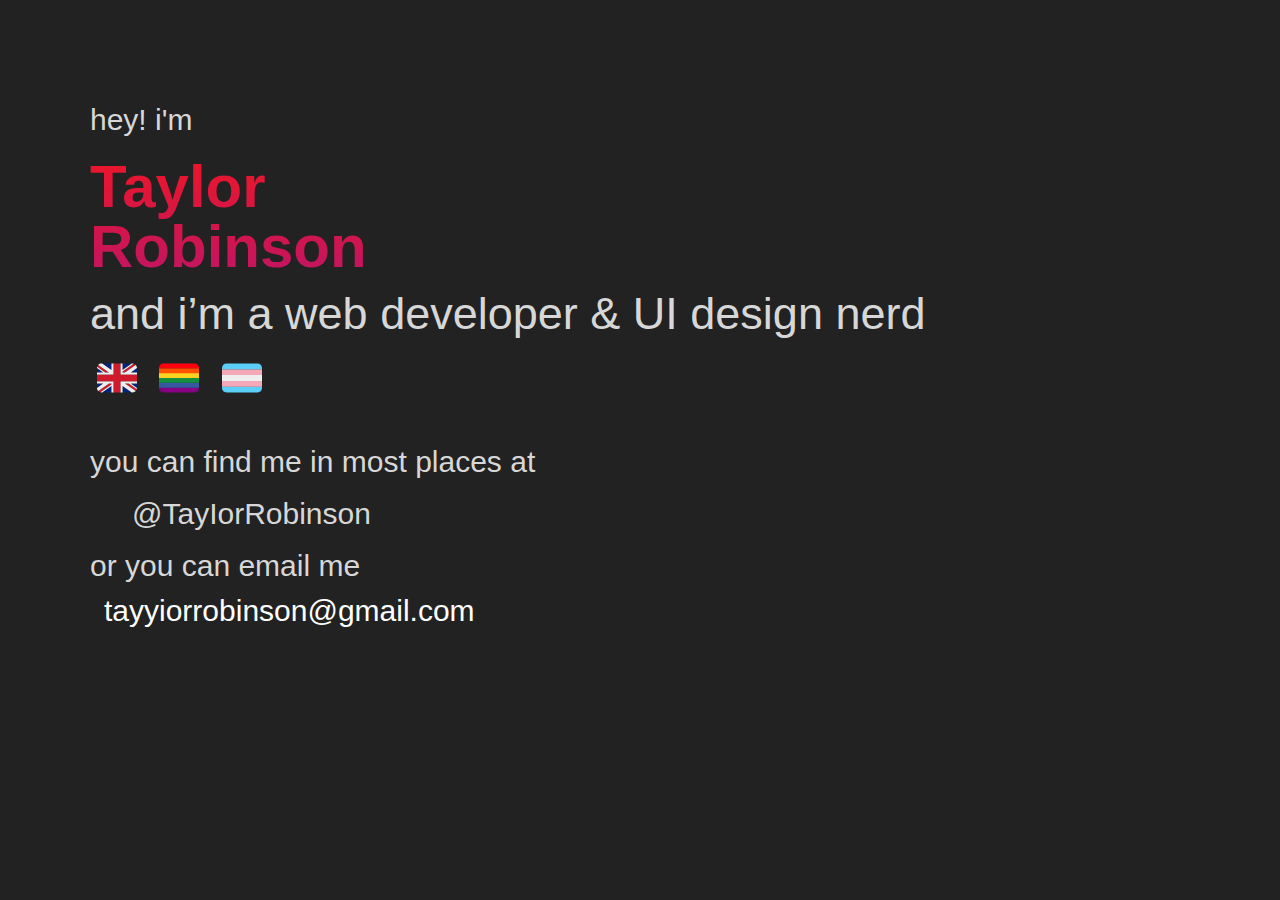
==== index.html @ 1c34aad8 "oops" ====
<!DOCTYPE html>
<html lang="en">
    <head>
        <meta name="viewport" content="width=device-width, initial-scale=1">
        <title>Taylor Robinson</title>
        <link rel="preload" href="font/stylesheet.css" as="style" onload="this.onload=null;this.rel='stylesheet'">
        <noscript><link rel="stylesheet" href="font/stylesheet.css"></noscript>
        <style>body{background:#222;color:#d7d7d7;font-size:30px;padding:75px;font-family:"Brandon Grotesque",sans-serif;line-height:2em}body *{margin:7px;font-weight:500}a{color:#fff;text-decoration:none}.fa-twitter{color:#1da1f2}.fa-telegram-plane{color:#08c}h1{font-weight:900;color:#c11562;background:-webkit-linear-gradient(#ec1628,#c11562);-webkit-background-clip:text;-webkit-text-fill-color:transparent}#emailHeader,#linkHeader{margin-bottom:-.5em}#emailHeader{margin-top:-.5em}</style>
        <link rel="preload" href="fontawesome-free-5.15.2-web/css/fontawesome.min.css" as="style" onload="this.onload=null;this.rel='stylesheet'">
        <noscript><link rel="stylesheet" href="fontawesome-free-5.15.2-web/css/fontawesome.min.css"></noscript>
        <meta name="description" content="is a web developer & UI design nerd">
        <meta property="og:title" content="Taylor Robinson" />
        <meta property="og:type" content="site" />
        <meta property="og:url" content="https://robins.one/" />
        <meta property="og:description" content="is a web developer & UI design nerd" />
        <meta property="og:locale" content="en_GB" />
        <meta property="og:site_name" content="Taylor Robinson" />
        <script type="application/ld+json">
            {"name":"Taylor Robinson","description":"is a web developer & UI design nerd","@type":"WebSite","url":"http://robins.one","headline":"Taylor Robinson","@context":"http://schema.org"}
        </script>
    </head>
    <body>
        <p id='greeting'>
            hey! i'm
        </p>
        <h1 id='name'>Taylor<br>Robinson</h1>
        <h2 id='description'>
            and i’m a web developer & UI design nerd
        </h2>
        <p id='emojis'><svg xmlns="http://www.w3.org/2000/svg" viewBox="0 0 36 36" width='40' height='40'><path fill="#00247D" d="M0 9.059V13h5.628zM4.664 31H13v-5.837zM23 25.164V31h8.335zM0 23v3.941L5.63 23zM31.337 5H23v5.837zM36 26.942V23h-5.631zM36 13V9.059L30.371 13zM13 5H4.664L13 10.837z"/><path fill="#CF1B2B" d="M25.14 23l9.712 6.801c.471-.479.808-1.082.99-1.749L28.627 23H25.14zM13 23h-2.141l-9.711 6.8c.521.53 1.189.909 1.938 1.085L13 23.943V23zm10-10h2.141l9.711-6.8c-.521-.53-1.188-.909-1.937-1.085L23 12.057V13zm-12.141 0L1.148 6.2C.677 6.68.34 7.282.157 7.949L7.372 13h3.487z"/><path fill="#EEE" d="M36 21H21v10h2v-5.836L31.335 31H32c1.117 0 2.126-.461 2.852-1.199L25.14 23h3.487l7.215 5.052c.093-.337.158-.686.158-1.052v-.058L30.369 23H36v-2zM0 21v2h5.63L0 26.941V27c0 1.091.439 2.078 1.148 2.8l9.711-6.8H13v.943l-9.914 6.941c.294.07.598.116.914.116h.664L13 25.163V31h2V21H0zM36 9c0-1.091-.439-2.078-1.148-2.8L25.141 13H23v-.943l9.915-6.942C32.62 5.046 32.316 5 32 5h-.663L23 10.837V5h-2v10h15v-2h-5.629L36 9.059V9zM13 5v5.837L4.664 5H4c-1.118 0-2.126.461-2.852 1.2l9.711 6.8H7.372L.157 7.949C.065 8.286 0 8.634 0 9v.059L5.628 13H0v2h15V5h-2z"/><path fill="#CF1B2B" d="M21 15V5h-6v10H0v6h15v10h6V21h15v-6z"/></svg>
<svg xmlns="http://www.w3.org/2000/svg" viewBox="0 0 36 36"width='40' height='40'><path fill="#880082" d="M0 27c0 2.209 1.791 4 4 4h28c2.209 0 4-1.791 4-4v-.5H0v.5z"/><path fill="#3558A0" d="M0 22.07h36v4.6H0z"/><path fill="#138F3E" d="M0 17.83h36v4.5H0z"/><path fill="#FAD220" d="M0 13.5h36V18H0z"/><path fill="#FF5000" d="M0 9.17h36v4.5H0z"/><path fill="#FF000E" d="M32 5H4C1.791 5 0 6.791 0 9v.33h36V9c0-2.209-1.791-4-4-4z"/></svg>
<svg xmlns="http://www.w3.org/2000/svg" viewBox="0 0 36 36"width='40' height='40'><path fill="#5BCEFA" d="M0 27c0 2.209 1.791 4 4 4h28c2.209 0 4-1.791 4-4v-1.3H0V27z"/><path fill="#F5A9B8" d="M.026 20.5L0 25.8h36v-5.3z"/><path fill="#EEE" d="M0 15.3h36v5.3H0z"/><path fill="#F5A9B8" d="M.026 10.1L0 15.4h36v-5.3z"/><path fill="#5BCEFA" d="M36 9c0-2.209-1.791-4-4-4H4C1.791 5 0 6.791 0 9v1.2h36V9z"/></svg></p>
        <p id='linkHeader'>you can find me in most places at</p>
        <p id="links"><a id="twitter" href='https://twitter.com/tayiorrobinson' class='fab fa-twitter' aria-label="Twitter"></a><a id="telegram" href='https://t.me/tayiorrobinson' class='fab fa-telegram-plane' aria-label="Telegram"></a><a id="github" href='https://github.com/tayiorrobinson' class='fab fa-github' aria-label="GitHub"></a> @TayIorRobinson</p>
        <p id='emailHeader'>or you can email me</p>
        <a id="email" href='mailto:tayyiorrobinson@gmail.com'> <i class='fas fa-envelope' aria-label="Email"></i> tayyiorrobinson@gmail.com </a>
        

    </body>
</html>
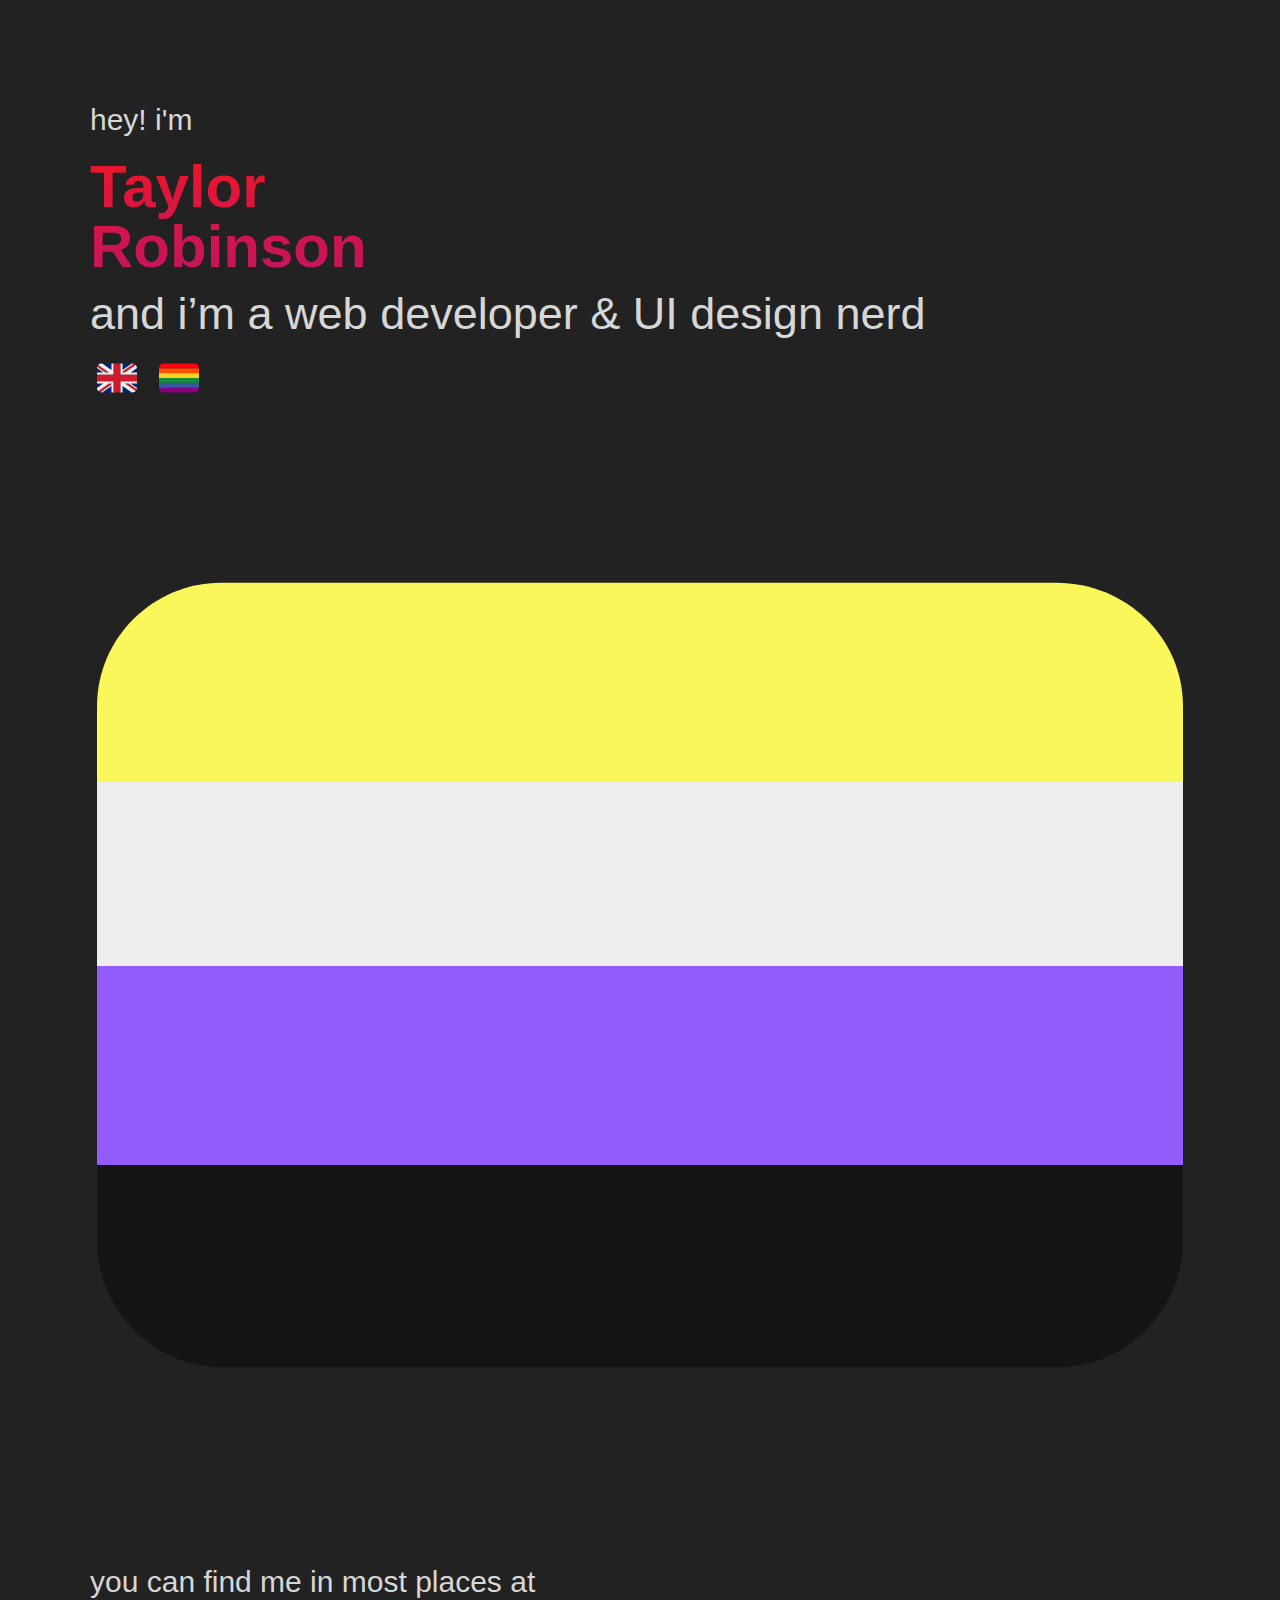
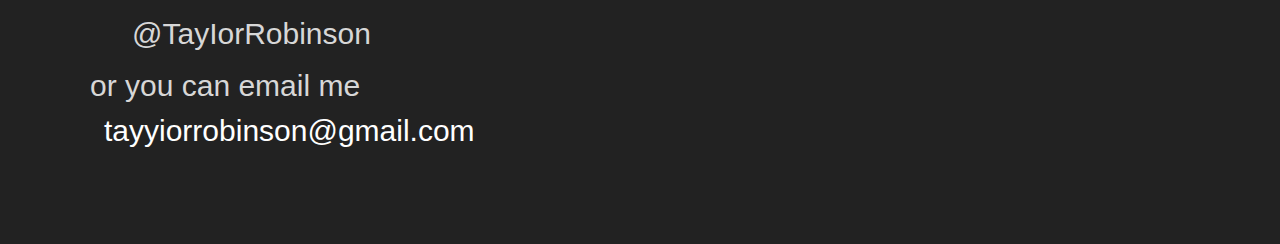
==== commit 68ac6c90: "Update index.html" ====
--- a/index.html
+++ b/index.html
@@ -29,7 +29,8 @@
         </h2>
         <p id='emojis'><svg xmlns="http://www.w3.org/2000/svg" viewBox="0 0 36 36" width='40' height='40'><path fill="#00247D" d="M0 9.059V13h5.628zM4.664 31H13v-5.837zM23 25.164V31h8.335zM0 23v3.941L5.63 23zM31.337 5H23v5.837zM36 26.942V23h-5.631zM36 13V9.059L30.371 13zM13 5H4.664L13 10.837z"/><path fill="#CF1B2B" d="M25.14 23l9.712 6.801c.471-.479.808-1.082.99-1.749L28.627 23H25.14zM13 23h-2.141l-9.711 6.8c.521.53 1.189.909 1.938 1.085L13 23.943V23zm10-10h2.141l9.711-6.8c-.521-.53-1.188-.909-1.937-1.085L23 12.057V13zm-12.141 0L1.148 6.2C.677 6.68.34 7.282.157 7.949L7.372 13h3.487z"/><path fill="#EEE" d="M36 21H21v10h2v-5.836L31.335 31H32c1.117 0 2.126-.461 2.852-1.199L25.14 23h3.487l7.215 5.052c.093-.337.158-.686.158-1.052v-.058L30.369 23H36v-2zM0 21v2h5.63L0 26.941V27c0 1.091.439 2.078 1.148 2.8l9.711-6.8H13v.943l-9.914 6.941c.294.07.598.116.914.116h.664L13 25.163V31h2V21H0zM36 9c0-1.091-.439-2.078-1.148-2.8L25.141 13H23v-.943l9.915-6.942C32.62 5.046 32.316 5 32 5h-.663L23 10.837V5h-2v10h15v-2h-5.629L36 9.059V9zM13 5v5.837L4.664 5H4c-1.118 0-2.126.461-2.852 1.2l9.711 6.8H7.372L.157 7.949C.065 8.286 0 8.634 0 9v.059L5.628 13H0v2h15V5h-2z"/><path fill="#CF1B2B" d="M21 15V5h-6v10H0v6h15v10h6V21h15v-6z"/></svg>
 <svg xmlns="http://www.w3.org/2000/svg" viewBox="0 0 36 36"width='40' height='40'><path fill="#880082" d="M0 27c0 2.209 1.791 4 4 4h28c2.209 0 4-1.791 4-4v-.5H0v.5z"/><path fill="#3558A0" d="M0 22.07h36v4.6H0z"/><path fill="#138F3E" d="M0 17.83h36v4.5H0z"/><path fill="#FAD220" d="M0 13.5h36V18H0z"/><path fill="#FF5000" d="M0 9.17h36v4.5H0z"/><path fill="#FF000E" d="M32 5H4C1.791 5 0 6.791 0 9v.33h36V9c0-2.209-1.791-4-4-4z"/></svg>
-<svg xmlns="http://www.w3.org/2000/svg" viewBox="0 0 36 36"width='40' height='40'><path fill="#5BCEFA" d="M0 27c0 2.209 1.791 4 4 4h28c2.209 0 4-1.791 4-4v-1.3H0V27z"/><path fill="#F5A9B8" d="M.026 20.5L0 25.8h36v-5.3z"/><path fill="#EEE" d="M0 15.3h36v5.3H0z"/><path fill="#F5A9B8" d="M.026 10.1L0 15.4h36v-5.3z"/><path fill="#5BCEFA" d="M36 9c0-2.209-1.791-4-4-4H4C1.791 5 0 6.791 0 9v1.2h36V9z"/></svg></p>
+<svg xmlns="http://www.w3.org/2000/svg" viewBox="0 0 36 36" ><path d="M0,11.3h36V18H0V11.3z" fill="#eee"/><path d="M36 11.6H0V9.1C0 6.8 1.9 5 4.1 5h27.7C34.1 5 36 6.8 36 9.1v2.5z" fill="#faf75b"/><path d="M31.9 31H4.1C1.9 31 0 29.1 0 26.8v-2.5h36v2.5c0 2.3-1.9 4.2-4.1 4.2z" fill="#141414"/><path d="M0 17.7h36v6.6H0z" fill="#935bfa"/></svg> 
+        </p>
         <p id='linkHeader'>you can find me in most places at</p>
         <p id="links"><a id="twitter" href='https://twitter.com/tayiorrobinson' class='fab fa-twitter' aria-label="Twitter"></a><a id="telegram" href='https://t.me/tayiorrobinson' class='fab fa-telegram-plane' aria-label="Telegram"></a><a id="github" href='https://github.com/tayiorrobinson' class='fab fa-github' aria-label="GitHub"></a> @TayIorRobinson</p>
         <p id='emailHeader'>or you can email me</p>
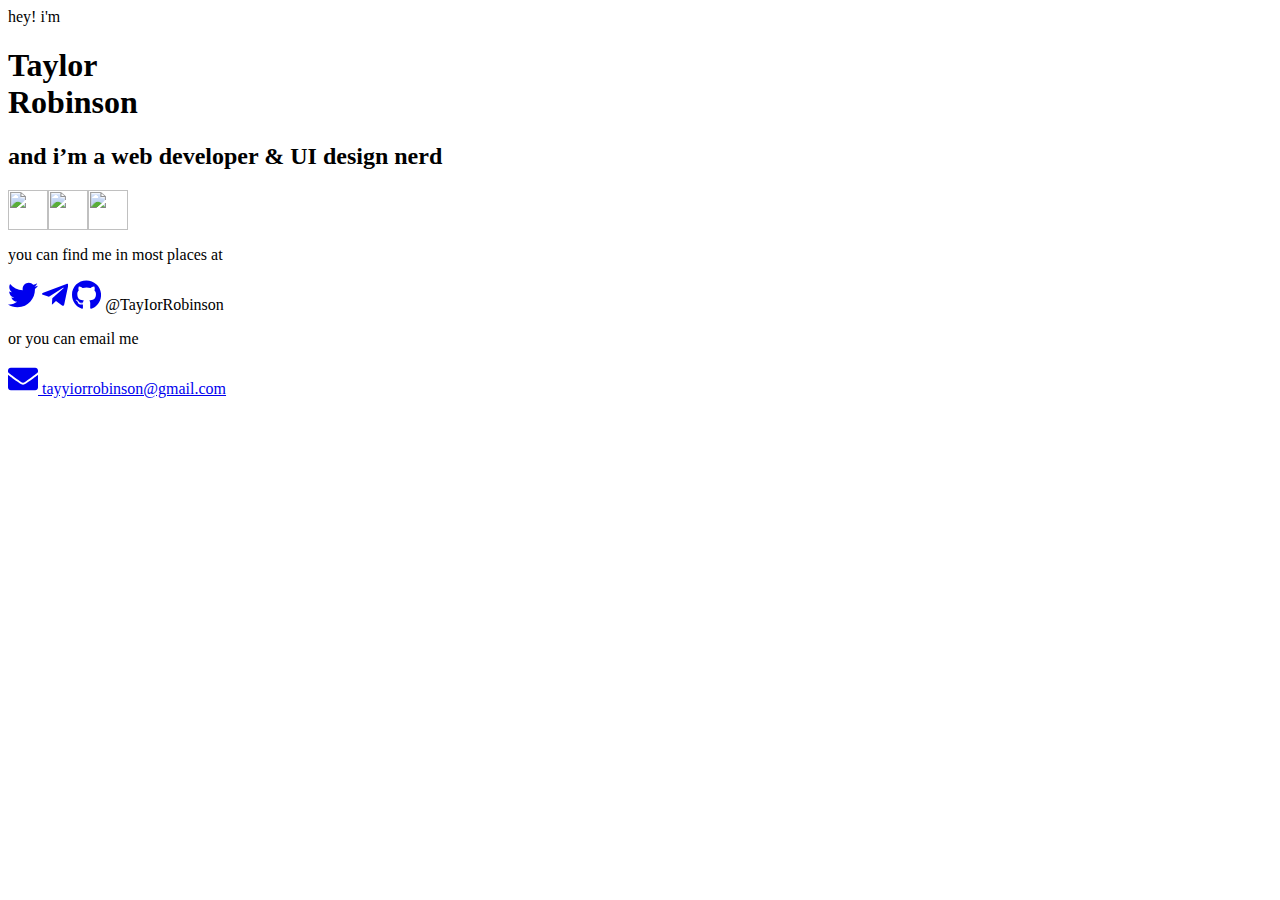
==== commit aa522daa: "Update index.html" ====
--- a/index.html
+++ b/index.html
@@ -1,41 +1,10 @@
-<!DOCTYPE html>
-<html lang="en">
-    <head>
-        <meta name="viewport" content="width=device-width, initial-scale=1">
-        <title>Taylor Robinson</title>
-        <link rel="preload" href="font/stylesheet.css" as="style" onload="this.onload=null;this.rel='stylesheet'">
-        <noscript><link rel="stylesheet" href="font/stylesheet.css"></noscript>
-        <style>body{background:#222;color:#d7d7d7;font-size:30px;padding:75px;font-family:"Brandon Grotesque",sans-serif;line-height:2em}body *{margin:7px;font-weight:500}a{color:#fff;text-decoration:none}.fa-twitter{color:#1da1f2}.fa-telegram-plane{color:#08c}h1{font-weight:900;color:#c11562;background:-webkit-linear-gradient(#ec1628,#c11562);-webkit-background-clip:text;-webkit-text-fill-color:transparent}#emailHeader,#linkHeader{margin-bottom:-.5em}#emailHeader{margin-top:-.5em}</style>
-        <link rel="preload" href="fontawesome-free-5.15.2-web/css/fontawesome.min.css" as="style" onload="this.onload=null;this.rel='stylesheet'">
-        <noscript><link rel="stylesheet" href="fontawesome-free-5.15.2-web/css/fontawesome.min.css"></noscript>
-        <meta name="description" content="is a web developer & UI design nerd">
-        <meta property="og:title" content="Taylor Robinson" />
-        <meta property="og:type" content="site" />
-        <meta property="og:url" content="https://robins.one/" />
-        <meta property="og:description" content="is a web developer & UI design nerd" />
-        <meta property="og:locale" content="en_GB" />
-        <meta property="og:site_name" content="Taylor Robinson" />
-        <script type="application/ld+json">
-            {"name":"Taylor Robinson","description":"is a web developer & UI design nerd","@type":"WebSite","url":"http://robins.one","headline":"Taylor Robinson","@context":"http://schema.org"}
-        </script>
-    </head>
-    <body>
-        <p id='greeting'>
-            hey! i'm
-        </p>
-        <h1 id='name'>Taylor<br>Robinson</h1>
-        <h2 id='description'>
-            and i’m a web developer & UI design nerd
-        </h2>
-        <p id='emojis'><svg xmlns="http://www.w3.org/2000/svg" viewBox="0 0 36 36" width='40' height='40'><path fill="#00247D" d="M0 9.059V13h5.628zM4.664 31H13v-5.837zM23 25.164V31h8.335zM0 23v3.941L5.63 23zM31.337 5H23v5.837zM36 26.942V23h-5.631zM36 13V9.059L30.371 13zM13 5H4.664L13 10.837z"/><path fill="#CF1B2B" d="M25.14 23l9.712 6.801c.471-.479.808-1.082.99-1.749L28.627 23H25.14zM13 23h-2.141l-9.711 6.8c.521.53 1.189.909 1.938 1.085L13 23.943V23zm10-10h2.141l9.711-6.8c-.521-.53-1.188-.909-1.937-1.085L23 12.057V13zm-12.141 0L1.148 6.2C.677 6.68.34 7.282.157 7.949L7.372 13h3.487z"/><path fill="#EEE" d="M36 21H21v10h2v-5.836L31.335 31H32c1.117 0 2.126-.461 2.852-1.199L25.14 23h3.487l7.215 5.052c.093-.337.158-.686.158-1.052v-.058L30.369 23H36v-2zM0 21v2h5.63L0 26.941V27c0 1.091.439 2.078 1.148 2.8l9.711-6.8H13v.943l-9.914 6.941c.294.07.598.116.914.116h.664L13 25.163V31h2V21H0zM36 9c0-1.091-.439-2.078-1.148-2.8L25.141 13H23v-.943l9.915-6.942C32.62 5.046 32.316 5 32 5h-.663L23 10.837V5h-2v10h15v-2h-5.629L36 9.059V9zM13 5v5.837L4.664 5H4c-1.118 0-2.126.461-2.852 1.2l9.711 6.8H7.372L.157 7.949C.065 8.286 0 8.634 0 9v.059L5.628 13H0v2h15V5h-2z"/><path fill="#CF1B2B" d="M21 15V5h-6v10H0v6h15v10h6V21h15v-6z"/></svg>
-<svg xmlns="http://www.w3.org/2000/svg" viewBox="0 0 36 36"width='40' height='40'><path fill="#880082" d="M0 27c0 2.209 1.791 4 4 4h28c2.209 0 4-1.791 4-4v-.5H0v.5z"/><path fill="#3558A0" d="M0 22.07h36v4.6H0z"/><path fill="#138F3E" d="M0 17.83h36v4.5H0z"/><path fill="#FAD220" d="M0 13.5h36V18H0z"/><path fill="#FF5000" d="M0 9.17h36v4.5H0z"/><path fill="#FF000E" d="M32 5H4C1.791 5 0 6.791 0 9v.33h36V9c0-2.209-1.791-4-4-4z"/></svg>
-<svg xmlns="http://www.w3.org/2000/svg" viewBox="0 0 36 36" ><path d="M0,11.3h36V18H0V11.3z" fill="#eee"/><path d="M36 11.6H0V9.1C0 6.8 1.9 5 4.1 5h27.7C34.1 5 36 6.8 36 9.1v2.5z" fill="#faf75b"/><path d="M31.9 31H4.1C1.9 31 0 29.1 0 26.8v-2.5h36v2.5c0 2.3-1.9 4.2-4.1 4.2z" fill="#141414"/><path d="M0 17.7h36v6.6H0z" fill="#935bfa"/></svg> 
-        </p>
-        <p id='linkHeader'>you can find me in most places at</p>
-        <p id="links"><a id="twitter" href='https://twitter.com/tayiorrobinson' class='fab fa-twitter' aria-label="Twitter"></a><a id="telegram" href='https://t.me/tayiorrobinson' class='fab fa-telegram-plane' aria-label="Telegram"></a><a id="github" href='https://github.com/tayiorrobinson' class='fab fa-github' aria-label="GitHub"></a> @TayIorRobinson</p>
-        <p id='emailHeader'>or you can email me</p>
-        <a id="email" href='mailto:tayyiorrobinson@gmail.com'> <i class='fas fa-envelope' aria-label="Email"></i> tayyiorrobinson@gmail.com </a>
-        
-
-    </body>
-</html>
+<html><head><meta name="description" content="is a web developer & UI design nerd">
+    <meta property="og:title" content="Taylor Robinson" />
+    <meta property="og:type" content="site" />
+    <meta property="og:url" content="https://robins.one/" />
+    <meta property="og:description" content="is a web developer & UI design nerd" />
+    <meta property="og:locale" content="en_GB" />
+    <meta property="og:site_name" content="Taylor Robinson" />
+    <script type="application/ld+json">
+        {"name":"Taylor Robinson","description":"is a web developer & UI design nerd","@type":"WebSite","url":"http://robins.one","headline":"Taylor Robinson","@context":"http://schema.org"}
+    </script> <title>Taylor Robinson</title> <link href="index.css" rel="stylesheet"></head><body> <p id='greeting'> hey! i'm </p><h1 id='name'>Taylor<br>Robinson</h1> <h2 id='description'> and i’m a web developer & UI design nerd </h2> <p id='emojis'><img src='img/uk.svg' height='40'><img src='img/gay.svg' height='40'><img src='img/gener.svg' height='40'> </p><p id='linkHeader'>you can find me in most places at</p><p id="links"><a href='https://twitter.com/tayiorrobinson'><svg height=30 aria-hidden="true" focusable="false" data-prefix="fab" data-icon="twitter" class="svg-inline--fa fa-twitter fa-w-16" role="img" xmlns="http://www.w3.org/2000/svg" viewBox="0 0 512 512"> <path fill="currentColor" d="M459.37 151.716c.325 4.548.325 9.097.325 13.645 0 138.72-105.583 298.558-298.558 298.558-59.452 0-114.68-17.219-161.137-47.106 8.447.974 16.568 1.299 25.34 1.299 49.055 0 94.213-16.568 130.274-44.832-46.132-.975-84.792-31.188-98.112-72.772 6.498.974 12.995 1.624 19.818 1.624 9.421 0 18.843-1.3 27.614-3.573-48.081-9.747-84.143-51.98-84.143-102.985v-1.299c13.969 7.797 30.214 12.67 47.431 13.319-28.264-18.843-46.781-51.005-46.781-87.391 0-19.492 5.197-37.36 14.294-52.954 51.655 63.675 129.3 105.258 216.365 109.807-1.624-7.797-2.599-15.918-2.599-24.04 0-57.828 46.782-104.934 104.934-104.934 30.213 0 57.502 12.67 76.67 33.137 23.715-4.548 46.456-13.32 66.599-25.34-7.798 24.366-24.366 44.833-46.132 57.827 21.117-2.273 41.584-8.122 60.426-16.243-14.292 20.791-32.161 39.308-52.628 54.253z"> </path> </svg></a> <a href='https://t.me/tayiorrobinson'><svg height=30 aria-hidden="true" focusable="false" data-prefix="fab" data-icon="telegram-plane" class="svg-inline--fa fa-telegram-plane fa-w-14" role="img" xmlns="http://www.w3.org/2000/svg" viewBox="0 0 448 512"> <path fill="currentColor" d="M446.7 98.6l-67.6 318.8c-5.1 22.5-18.4 28.1-37.3 17.5l-103-75.9-49.7 47.8c-5.5 5.5-10.1 10.1-20.7 10.1l7.4-104.9 190.9-172.5c8.3-7.4-1.8-11.5-12.9-4.1L117.8 284 16.2 252.2c-22.1-6.9-22.5-22.1 4.6-32.7L418.2 66.4c18.4-6.9 34.5 4.1 28.5 32.2z"> </path> </svg></a> <a href='https://github.com/tayiorrobinson'><svg height=30 aria-hidden="true" focusable="false" data-prefix="fab" data-icon="github" class="svg-inline--fa fa-github fa-w-16" role="img" xmlns="http://www.w3.org/2000/svg" viewBox="0 0 496 512"> <path fill="currentColor" d="M165.9 397.4c0 2-2.3 3.6-5.2 3.6-3.3.3-5.6-1.3-5.6-3.6 0-2 2.3-3.6 5.2-3.6 3-.3 5.6 1.3 5.6 3.6zm-31.1-4.5c-.7 2 1.3 4.3 4.3 4.9 2.6 1 5.6 0 6.2-2s-1.3-4.3-4.3-5.2c-2.6-.7-5.5.3-6.2 2.3zm44.2-1.7c-2.9.7-4.9 2.6-4.6 4.9.3 2 2.9 3.3 5.9 2.6 2.9-.7 4.9-2.6 4.6-4.6-.3-1.9-3-3.2-5.9-2.9zM244.8 8C106.1 8 0 113.3 0 252c0 110.9 69.8 205.8 169.5 239.2 12.8 2.3 17.3-5.6 17.3-12.1 0-6.2-.3-40.4-.3-61.4 0 0-70 15-84.7-29.8 0 0-11.4-29.1-27.8-36.6 0 0-22.9-15.7 1.6-15.4 0 0 24.9 2 38.6 25.8 21.9 38.6 58.6 27.5 72.9 20.9 2.3-16 8.8-27.1 16-33.7-55.9-6.2-112.3-14.3-112.3-110.5 0-27.5 7.6-41.3 23.6-58.9-2.6-6.5-11.1-33.3 2.6-67.9 20.9-6.5 69 27 69 27 20-5.6 41.5-8.5 62.8-8.5s42.8 2.9 62.8 8.5c0 0 48.1-33.6 69-27 13.7 34.7 5.2 61.4 2.6 67.9 16 17.7 25.8 31.5 25.8 58.9 0 96.5-58.9 104.2-114.8 110.5 9.2 7.9 17 22.9 17 46.4 0 33.7-.3 75.4-.3 83.6 0 6.5 4.6 14.4 17.3 12.1C428.2 457.8 496 362.9 496 252 496 113.3 383.5 8 244.8 8zM97.2 352.9c-1.3 1-1 3.3.7 5.2 1.6 1.6 3.9 2.3 5.2 1 1.3-1 1-3.3-.7-5.2-1.6-1.6-3.9-2.3-5.2-1zm-10.8-8.1c-.7 1.3.3 2.9 2.3 3.9 1.6 1 3.6.7 4.3-.7.7-1.3-.3-2.9-2.3-3.9-2-.6-3.6-.3-4.3.7zm32.4 35.6c-1.6 1.3-1 4.3 1.3 6.2 2.3 2.3 5.2 2.6 6.5 1 1.3-1.3.7-4.3-1.3-6.2-2.2-2.3-5.2-2.6-6.5-1zm-11.4-14.7c-1.6 1-1.6 3.6 0 5.9 1.6 2.3 4.3 3.3 5.6 2.3 1.6-1.3 1.6-3.9 0-6.2-1.4-2.3-4-3.3-5.6-2z"> </path> </svg></a> @TayIorRobinson </p><p id='emailHeader'>or you can email me</p><a id="links" href='mailto:tayyiorrobinson@gmail.com'> <i> <svg height=30 aria-hidden="true" focusable="false" data-prefix="fas" data-icon="envelope" class="svg-inline--fa fa-envelope fa-w-16" role="img" xmlns="http://www.w3.org/2000/svg" viewBox="0 0 512 512"> <path fill="currentColor" d="M502.3 190.8c3.9-3.1 9.7-.2 9.7 4.7V400c0 26.5-21.5 48-48 48H48c-26.5 0-48-21.5-48-48V195.6c0-5 5.7-7.8 9.7-4.7 22.4 17.4 52.1 39.5 154.1 113.6 21.1 15.4 56.7 47.8 92.2 47.6 35.7.3 72-32.8 92.3-47.6 102-74.1 131.6-96.3 154-113.7zM256 320c23.2.4 56.6-29.2 73.4-41.4 132.7-96.3 142.8-104.7 173.4-128.7 5.8-4.5 9.2-11.5 9.2-18.9v-19c0-26.5-21.5-48-48-48H48C21.5 64 0 85.5 0 112v19c0 7.4 3.4 14.3 9.2 18.9 30.6 23.9 40.7 32.4 173.4 128.7 16.8 12.2 50.2 41.8 73.4 41.4z"> </path> </svg> </i> tayyiorrobinson@gmail.com </a></body></html>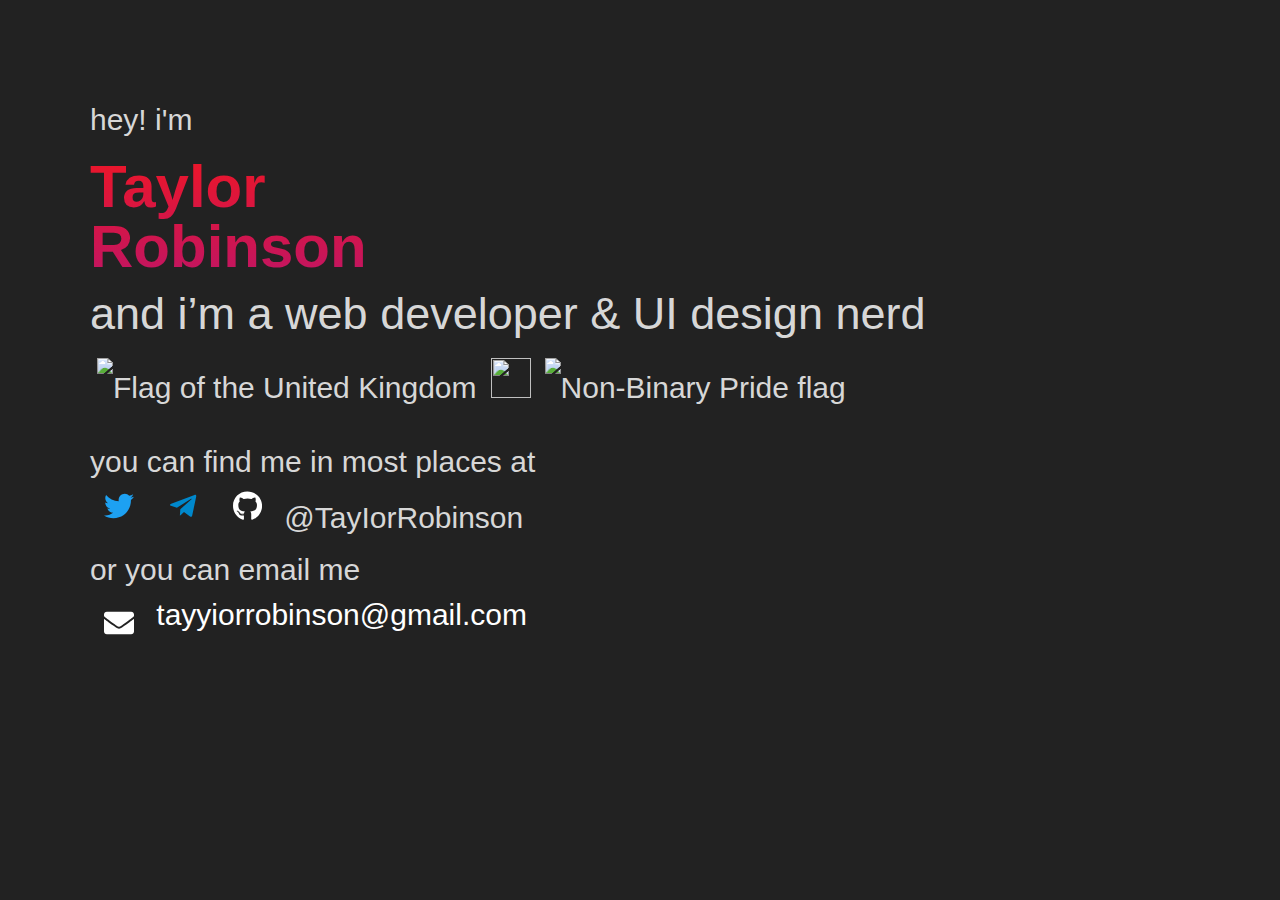
==== commit cceeb3ab: "stuff" ====
--- a/index.html
+++ b/index.html
@@ -1,10 +1 @@
-<html><head><meta name="description" content="is a web developer & UI design nerd">
-    <meta property="og:title" content="Taylor Robinson" />
-    <meta property="og:type" content="site" />
-    <meta property="og:url" content="https://robins.one/" />
-    <meta property="og:description" content="is a web developer & UI design nerd" />
-    <meta property="og:locale" content="en_GB" />
-    <meta property="og:site_name" content="Taylor Robinson" />
-    <script type="application/ld+json">
-        {"name":"Taylor Robinson","description":"is a web developer & UI design nerd","@type":"WebSite","url":"http://robins.one","headline":"Taylor Robinson","@context":"http://schema.org"}
-    </script> <title>Taylor Robinson</title> <link href="index.css" rel="stylesheet"></head><body> <p id='greeting'> hey! i'm </p><h1 id='name'>Taylor<br>Robinson</h1> <h2 id='description'> and i’m a web developer & UI design nerd </h2> <p id='emojis'><img src='img/uk.svg' height='40'><img src='img/gay.svg' height='40'><img src='img/gener.svg' height='40'> </p><p id='linkHeader'>you can find me in most places at</p><p id="links"><a href='https://twitter.com/tayiorrobinson'><svg height=30 aria-hidden="true" focusable="false" data-prefix="fab" data-icon="twitter" class="svg-inline--fa fa-twitter fa-w-16" role="img" xmlns="http://www.w3.org/2000/svg" viewBox="0 0 512 512"> <path fill="currentColor" d="M459.37 151.716c.325 4.548.325 9.097.325 13.645 0 138.72-105.583 298.558-298.558 298.558-59.452 0-114.68-17.219-161.137-47.106 8.447.974 16.568 1.299 25.34 1.299 49.055 0 94.213-16.568 130.274-44.832-46.132-.975-84.792-31.188-98.112-72.772 6.498.974 12.995 1.624 19.818 1.624 9.421 0 18.843-1.3 27.614-3.573-48.081-9.747-84.143-51.98-84.143-102.985v-1.299c13.969 7.797 30.214 12.67 47.431 13.319-28.264-18.843-46.781-51.005-46.781-87.391 0-19.492 5.197-37.36 14.294-52.954 51.655 63.675 129.3 105.258 216.365 109.807-1.624-7.797-2.599-15.918-2.599-24.04 0-57.828 46.782-104.934 104.934-104.934 30.213 0 57.502 12.67 76.67 33.137 23.715-4.548 46.456-13.32 66.599-25.34-7.798 24.366-24.366 44.833-46.132 57.827 21.117-2.273 41.584-8.122 60.426-16.243-14.292 20.791-32.161 39.308-52.628 54.253z"> </path> </svg></a> <a href='https://t.me/tayiorrobinson'><svg height=30 aria-hidden="true" focusable="false" data-prefix="fab" data-icon="telegram-plane" class="svg-inline--fa fa-telegram-plane fa-w-14" role="img" xmlns="http://www.w3.org/2000/svg" viewBox="0 0 448 512"> <path fill="currentColor" d="M446.7 98.6l-67.6 318.8c-5.1 22.5-18.4 28.1-37.3 17.5l-103-75.9-49.7 47.8c-5.5 5.5-10.1 10.1-20.7 10.1l7.4-104.9 190.9-172.5c8.3-7.4-1.8-11.5-12.9-4.1L117.8 284 16.2 252.2c-22.1-6.9-22.5-22.1 4.6-32.7L418.2 66.4c18.4-6.9 34.5 4.1 28.5 32.2z"> </path> </svg></a> <a href='https://github.com/tayiorrobinson'><svg height=30 aria-hidden="true" focusable="false" data-prefix="fab" data-icon="github" class="svg-inline--fa fa-github fa-w-16" role="img" xmlns="http://www.w3.org/2000/svg" viewBox="0 0 496 512"> <path fill="currentColor" d="M165.9 397.4c0 2-2.3 3.6-5.2 3.6-3.3.3-5.6-1.3-5.6-3.6 0-2 2.3-3.6 5.2-3.6 3-.3 5.6 1.3 5.6 3.6zm-31.1-4.5c-.7 2 1.3 4.3 4.3 4.9 2.6 1 5.6 0 6.2-2s-1.3-4.3-4.3-5.2c-2.6-.7-5.5.3-6.2 2.3zm44.2-1.7c-2.9.7-4.9 2.6-4.6 4.9.3 2 2.9 3.3 5.9 2.6 2.9-.7 4.9-2.6 4.6-4.6-.3-1.9-3-3.2-5.9-2.9zM244.8 8C106.1 8 0 113.3 0 252c0 110.9 69.8 205.8 169.5 239.2 12.8 2.3 17.3-5.6 17.3-12.1 0-6.2-.3-40.4-.3-61.4 0 0-70 15-84.7-29.8 0 0-11.4-29.1-27.8-36.6 0 0-22.9-15.7 1.6-15.4 0 0 24.9 2 38.6 25.8 21.9 38.6 58.6 27.5 72.9 20.9 2.3-16 8.8-27.1 16-33.7-55.9-6.2-112.3-14.3-112.3-110.5 0-27.5 7.6-41.3 23.6-58.9-2.6-6.5-11.1-33.3 2.6-67.9 20.9-6.5 69 27 69 27 20-5.6 41.5-8.5 62.8-8.5s42.8 2.9 62.8 8.5c0 0 48.1-33.6 69-27 13.7 34.7 5.2 61.4 2.6 67.9 16 17.7 25.8 31.5 25.8 58.9 0 96.5-58.9 104.2-114.8 110.5 9.2 7.9 17 22.9 17 46.4 0 33.7-.3 75.4-.3 83.6 0 6.5 4.6 14.4 17.3 12.1C428.2 457.8 496 362.9 496 252 496 113.3 383.5 8 244.8 8zM97.2 352.9c-1.3 1-1 3.3.7 5.2 1.6 1.6 3.9 2.3 5.2 1 1.3-1 1-3.3-.7-5.2-1.6-1.6-3.9-2.3-5.2-1zm-10.8-8.1c-.7 1.3.3 2.9 2.3 3.9 1.6 1 3.6.7 4.3-.7.7-1.3-.3-2.9-2.3-3.9-2-.6-3.6-.3-4.3.7zm32.4 35.6c-1.6 1.3-1 4.3 1.3 6.2 2.3 2.3 5.2 2.6 6.5 1 1.3-1.3.7-4.3-1.3-6.2-2.2-2.3-5.2-2.6-6.5-1zm-11.4-14.7c-1.6 1-1.6 3.6 0 5.9 1.6 2.3 4.3 3.3 5.6 2.3 1.6-1.3 1.6-3.9 0-6.2-1.4-2.3-4-3.3-5.6-2z"> </path> </svg></a> @TayIorRobinson </p><p id='emailHeader'>or you can email me</p><a id="links" href='mailto:tayyiorrobinson@gmail.com'> <i> <svg height=30 aria-hidden="true" focusable="false" data-prefix="fas" data-icon="envelope" class="svg-inline--fa fa-envelope fa-w-16" role="img" xmlns="http://www.w3.org/2000/svg" viewBox="0 0 512 512"> <path fill="currentColor" d="M502.3 190.8c3.9-3.1 9.7-.2 9.7 4.7V400c0 26.5-21.5 48-48 48H48c-26.5 0-48-21.5-48-48V195.6c0-5 5.7-7.8 9.7-4.7 22.4 17.4 52.1 39.5 154.1 113.6 21.1 15.4 56.7 47.8 92.2 47.6 35.7.3 72-32.8 92.3-47.6 102-74.1 131.6-96.3 154-113.7zM256 320c23.2.4 56.6-29.2 73.4-41.4 132.7-96.3 142.8-104.7 173.4-128.7 5.8-4.5 9.2-11.5 9.2-18.9v-19c0-26.5-21.5-48-48-48H48C21.5 64 0 85.5 0 112v19c0 7.4 3.4 14.3 9.2 18.9 30.6 23.9 40.7 32.4 173.4 128.7 16.8 12.2 50.2 41.8 73.4 41.4z"> </path> </svg> </i> tayyiorrobinson@gmail.com </a></body></html>+<!DOCTYPE html><html><head> <title>Taylor Robinson</title> <link href="index.pretty.css" rel="stylesheet"> <meta name="viewport" content="width=device-width, initial-scale=1, maximum-scale=1, user-scalable=no"/> <meta http-equiv="content-type" content="text/html; charset=UTF-8"> <meta name="theme-color" content="#ff0321"/> <meta name="description" content="is a web developer & UI design nerd"> <meta property="og:title" content="Taylor Robinson"/> <meta property="og:type" content="site"/> <meta property="og:url" content="https://robins.one/"/> <meta property="og:description" content="is a web developer & UI design nerd"/> <meta property="og:locale" content="en_GB"/> <meta property="og:site_name" content="Taylor Robinson"/> <script type="application/ld+json">{"name":"Taylor Robinson","description":"is a web developer & UI design nerd","@type":"WebSite","url":"http://robins.one","headline":"Taylor Robinson","@context":"http://schema.org"}</script> <style>@import url(font/stylesheet.css);body{background:#222; color: #d7d7d7; font-size: 30px; padding:75px; font-family: "Brandon Grotesque", sans-serif; line-height:2em;}body *{margin: 7px; font-weight: 500;}a{color: #fff; text-decoration: none;}#links > a, #links > i{vertical-align: text-bottom; margin:0;}svg[data-icon="envelope"]{vertical-align: bottom;}.fa-twitter{color: #1DA1F2}.fa-telegram-plane{color: #0088CC}h1{font-weight: 900; color: #C11562; background: -webkit-linear-gradient(#EC1628, #C11562); -webkit-background-clip: text; -webkit-text-fill-color: transparent;}#emailHeader, #linkHeader{margin-bottom: -0.5em;}#emailHeader{margin-top: -0.5em;}</style></head><body lang="en_GB"> <p id='greeting'> hey! i'm </p><h1 id='name'>Taylor<br>Robinson</h1> <h2 id='description'> and i’m a web developer & UI design nerd </h2> <p id='emojis'><img alt="Flag of the United Kingdom" src='img/uk.svg' height='40' width='40'><img flag="LGBTQ+ Pride flag" src='img/gay.svg' height='40' width='40'><img alt="Non-Binary Pride flag" src='img/gener.svg' height='40' width='40'> </p><p id='linkHeader'>you can find me in most places at</p><p class="links"><a alt="Twitter" href='https://twitter.com/tayiorrobinson'><svg height=30 aria-hidden="true" focusable="false" data-prefix="fab" data-icon="twitter" class="svg-inline--fa fa-twitter fa-w-16" role="img" xmlns="http://www.w3.org/2000/svg" viewBox="0 0 512 512"> <path fill="currentColor" d="M459.37 151.716c.325 4.548.325 9.097.325 13.645 0 138.72-105.583 298.558-298.558 298.558-59.452 0-114.68-17.219-161.137-47.106 8.447.974 16.568 1.299 25.34 1.299 49.055 0 94.213-16.568 130.274-44.832-46.132-.975-84.792-31.188-98.112-72.772 6.498.974 12.995 1.624 19.818 1.624 9.421 0 18.843-1.3 27.614-3.573-48.081-9.747-84.143-51.98-84.143-102.985v-1.299c13.969 7.797 30.214 12.67 47.431 13.319-28.264-18.843-46.781-51.005-46.781-87.391 0-19.492 5.197-37.36 14.294-52.954 51.655 63.675 129.3 105.258 216.365 109.807-1.624-7.797-2.599-15.918-2.599-24.04 0-57.828 46.782-104.934 104.934-104.934 30.213 0 57.502 12.67 76.67 33.137 23.715-4.548 46.456-13.32 66.599-25.34-7.798 24.366-24.366 44.833-46.132 57.827 21.117-2.273 41.584-8.122 60.426-16.243-14.292 20.791-32.161 39.308-52.628 54.253z"> </path> </svg></a> <a alt="Telegram" href='https://t.me/tayiorrobinson'><svg height=30 aria-hidden="true" focusable="false" data-prefix="fab" data-icon="telegram-plane" class="svg-inline--fa fa-telegram-plane fa-w-14" role="img" xmlns="http://www.w3.org/2000/svg" viewBox="0 0 448 512"> <path fill="currentColor" d="M446.7 98.6l-67.6 318.8c-5.1 22.5-18.4 28.1-37.3 17.5l-103-75.9-49.7 47.8c-5.5 5.5-10.1 10.1-20.7 10.1l7.4-104.9 190.9-172.5c8.3-7.4-1.8-11.5-12.9-4.1L117.8 284 16.2 252.2c-22.1-6.9-22.5-22.1 4.6-32.7L418.2 66.4c18.4-6.9 34.5 4.1 28.5 32.2z"> </path> </svg></a> <a alt="GitHub" href='https://github.com/tayiorrobinson'><svg height=30 aria-hidden="true" focusable="false" data-prefix="fab" data-icon="github" class="svg-inline--fa fa-github fa-w-16" role="img" xmlns="http://www.w3.org/2000/svg" viewBox="0 0 496 512"> <path fill="currentColor" d="M165.9 397.4c0 2-2.3 3.6-5.2 3.6-3.3.3-5.6-1.3-5.6-3.6 0-2 2.3-3.6 5.2-3.6 3-.3 5.6 1.3 5.6 3.6zm-31.1-4.5c-.7 2 1.3 4.3 4.3 4.9 2.6 1 5.6 0 6.2-2s-1.3-4.3-4.3-5.2c-2.6-.7-5.5.3-6.2 2.3zm44.2-1.7c-2.9.7-4.9 2.6-4.6 4.9.3 2 2.9 3.3 5.9 2.6 2.9-.7 4.9-2.6 4.6-4.6-.3-1.9-3-3.2-5.9-2.9zM244.8 8C106.1 8 0 113.3 0 252c0 110.9 69.8 205.8 169.5 239.2 12.8 2.3 17.3-5.6 17.3-12.1 0-6.2-.3-40.4-.3-61.4 0 0-70 15-84.7-29.8 0 0-11.4-29.1-27.8-36.6 0 0-22.9-15.7 1.6-15.4 0 0 24.9 2 38.6 25.8 21.9 38.6 58.6 27.5 72.9 20.9 2.3-16 8.8-27.1 16-33.7-55.9-6.2-112.3-14.3-112.3-110.5 0-27.5 7.6-41.3 23.6-58.9-2.6-6.5-11.1-33.3 2.6-67.9 20.9-6.5 69 27 69 27 20-5.6 41.5-8.5 62.8-8.5s42.8 2.9 62.8 8.5c0 0 48.1-33.6 69-27 13.7 34.7 5.2 61.4 2.6 67.9 16 17.7 25.8 31.5 25.8 58.9 0 96.5-58.9 104.2-114.8 110.5 9.2 7.9 17 22.9 17 46.4 0 33.7-.3 75.4-.3 83.6 0 6.5 4.6 14.4 17.3 12.1C428.2 457.8 496 362.9 496 252 496 113.3 383.5 8 244.8 8zM97.2 352.9c-1.3 1-1 3.3.7 5.2 1.6 1.6 3.9 2.3 5.2 1 1.3-1 1-3.3-.7-5.2-1.6-1.6-3.9-2.3-5.2-1zm-10.8-8.1c-.7 1.3.3 2.9 2.3 3.9 1.6 1 3.6.7 4.3-.7.7-1.3-.3-2.9-2.3-3.9-2-.6-3.6-.3-4.3.7zm32.4 35.6c-1.6 1.3-1 4.3 1.3 6.2 2.3 2.3 5.2 2.6 6.5 1 1.3-1.3.7-4.3-1.3-6.2-2.2-2.3-5.2-2.6-6.5-1zm-11.4-14.7c-1.6 1-1.6 3.6 0 5.9 1.6 2.3 4.3 3.3 5.6 2.3 1.6-1.3 1.6-3.9 0-6.2-1.4-2.3-4-3.3-5.6-2z"> </path> </svg></a> @TayIorRobinson </p><p id='emailHeader'>or you can email me</p><a class="links" href='mailto:tayyiorrobinson@gmail.com'> <i> <svg height=30 aria-hidden="true" focusable="false" data-prefix="fas" data-icon="envelope" class="svg-inline--fa fa-envelope fa-w-16" role="img" xmlns="http://www.w3.org/2000/svg" viewBox="0 0 512 512"> <path fill="currentColor" d="M502.3 190.8c3.9-3.1 9.7-.2 9.7 4.7V400c0 26.5-21.5 48-48 48H48c-26.5 0-48-21.5-48-48V195.6c0-5 5.7-7.8 9.7-4.7 22.4 17.4 52.1 39.5 154.1 113.6 21.1 15.4 56.7 47.8 92.2 47.6 35.7.3 72-32.8 92.3-47.6 102-74.1 131.6-96.3 154-113.7zM256 320c23.2.4 56.6-29.2 73.4-41.4 132.7-96.3 142.8-104.7 173.4-128.7 5.8-4.5 9.2-11.5 9.2-18.9v-19c0-26.5-21.5-48-48-48H48C21.5 64 0 85.5 0 112v19c0 7.4 3.4 14.3 9.2 18.9 30.6 23.9 40.7 32.4 173.4 128.7 16.8 12.2 50.2 41.8 73.4 41.4z"> </path> </svg> </i> tayyiorrobinson@gmail.com </a></body></html>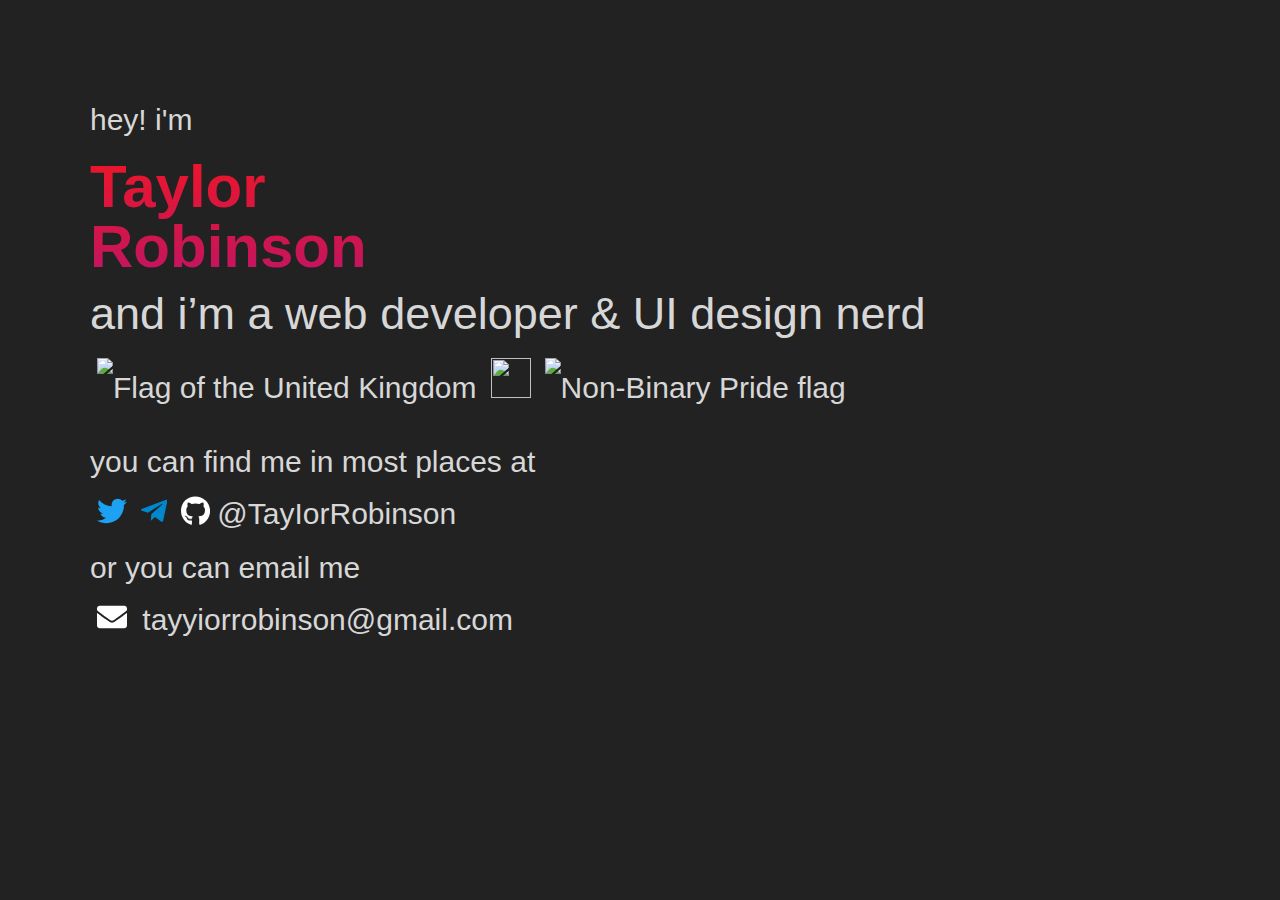
==== commit 86e31a83: "fix icons" ====
--- a/index.html
+++ b/index.html
@@ -1 +1 @@
-<!DOCTYPE html><html><head> <title>Taylor Robinson</title> <link href="index.pretty.css" rel="stylesheet"> <meta name="viewport" content="width=device-width, initial-scale=1, maximum-scale=1, user-scalable=no"/> <meta http-equiv="content-type" content="text/html; charset=UTF-8"> <meta name="theme-color" content="#ff0321"/> <meta name="description" content="is a web developer & UI design nerd"> <meta property="og:title" content="Taylor Robinson"/> <meta property="og:type" content="site"/> <meta property="og:url" content="https://robins.one/"/> <meta property="og:description" content="is a web developer & UI design nerd"/> <meta property="og:locale" content="en_GB"/> <meta property="og:site_name" content="Taylor Robinson"/> <script type="application/ld+json">{"name":"Taylor Robinson","description":"is a web developer & UI design nerd","@type":"WebSite","url":"http://robins.one","headline":"Taylor Robinson","@context":"http://schema.org"}</script> <style>@import url(font/stylesheet.css);body{background:#222; color: #d7d7d7; font-size: 30px; padding:75px; font-family: "Brandon Grotesque", sans-serif; line-height:2em;}body *{margin: 7px; font-weight: 500;}a{color: #fff; text-decoration: none;}#links > a, #links > i{vertical-align: text-bottom; margin:0;}svg[data-icon="envelope"]{vertical-align: bottom;}.fa-twitter{color: #1DA1F2}.fa-telegram-plane{color: #0088CC}h1{font-weight: 900; color: #C11562; background: -webkit-linear-gradient(#EC1628, #C11562); -webkit-background-clip: text; -webkit-text-fill-color: transparent;}#emailHeader, #linkHeader{margin-bottom: -0.5em;}#emailHeader{margin-top: -0.5em;}</style></head><body lang="en_GB"> <p id='greeting'> hey! i'm </p><h1 id='name'>Taylor<br>Robinson</h1> <h2 id='description'> and i’m a web developer & UI design nerd </h2> <p id='emojis'><img alt="Flag of the United Kingdom" src='img/uk.svg' height='40' width='40'><img flag="LGBTQ+ Pride flag" src='img/gay.svg' height='40' width='40'><img alt="Non-Binary Pride flag" src='img/gener.svg' height='40' width='40'> </p><p id='linkHeader'>you can find me in most places at</p><p class="links"><a alt="Twitter" href='https://twitter.com/tayiorrobinson'><svg height=30 aria-hidden="true" focusable="false" data-prefix="fab" data-icon="twitter" class="svg-inline--fa fa-twitter fa-w-16" role="img" xmlns="http://www.w3.org/2000/svg" viewBox="0 0 512 512"> <path fill="currentColor" d="M459.37 151.716c.325 4.548.325 9.097.325 13.645 0 138.72-105.583 298.558-298.558 298.558-59.452 0-114.68-17.219-161.137-47.106 8.447.974 16.568 1.299 25.34 1.299 49.055 0 94.213-16.568 130.274-44.832-46.132-.975-84.792-31.188-98.112-72.772 6.498.974 12.995 1.624 19.818 1.624 9.421 0 18.843-1.3 27.614-3.573-48.081-9.747-84.143-51.98-84.143-102.985v-1.299c13.969 7.797 30.214 12.67 47.431 13.319-28.264-18.843-46.781-51.005-46.781-87.391 0-19.492 5.197-37.36 14.294-52.954 51.655 63.675 129.3 105.258 216.365 109.807-1.624-7.797-2.599-15.918-2.599-24.04 0-57.828 46.782-104.934 104.934-104.934 30.213 0 57.502 12.67 76.67 33.137 23.715-4.548 46.456-13.32 66.599-25.34-7.798 24.366-24.366 44.833-46.132 57.827 21.117-2.273 41.584-8.122 60.426-16.243-14.292 20.791-32.161 39.308-52.628 54.253z"> </path> </svg></a> <a alt="Telegram" href='https://t.me/tayiorrobinson'><svg height=30 aria-hidden="true" focusable="false" data-prefix="fab" data-icon="telegram-plane" class="svg-inline--fa fa-telegram-plane fa-w-14" role="img" xmlns="http://www.w3.org/2000/svg" viewBox="0 0 448 512"> <path fill="currentColor" d="M446.7 98.6l-67.6 318.8c-5.1 22.5-18.4 28.1-37.3 17.5l-103-75.9-49.7 47.8c-5.5 5.5-10.1 10.1-20.7 10.1l7.4-104.9 190.9-172.5c8.3-7.4-1.8-11.5-12.9-4.1L117.8 284 16.2 252.2c-22.1-6.9-22.5-22.1 4.6-32.7L418.2 66.4c18.4-6.9 34.5 4.1 28.5 32.2z"> </path> </svg></a> <a alt="GitHub" href='https://github.com/tayiorrobinson'><svg height=30 aria-hidden="true" focusable="false" data-prefix="fab" data-icon="github" class="svg-inline--fa fa-github fa-w-16" role="img" xmlns="http://www.w3.org/2000/svg" viewBox="0 0 496 512"> <path fill="currentColor" d="M165.9 397.4c0 2-2.3 3.6-5.2 3.6-3.3.3-5.6-1.3-5.6-3.6 0-2 2.3-3.6 5.2-3.6 3-.3 5.6 1.3 5.6 3.6zm-31.1-4.5c-.7 2 1.3 4.3 4.3 4.9 2.6 1 5.6 0 6.2-2s-1.3-4.3-4.3-5.2c-2.6-.7-5.5.3-6.2 2.3zm44.2-1.7c-2.9.7-4.9 2.6-4.6 4.9.3 2 2.9 3.3 5.9 2.6 2.9-.7 4.9-2.6 4.6-4.6-.3-1.9-3-3.2-5.9-2.9zM244.8 8C106.1 8 0 113.3 0 252c0 110.9 69.8 205.8 169.5 239.2 12.8 2.3 17.3-5.6 17.3-12.1 0-6.2-.3-40.4-.3-61.4 0 0-70 15-84.7-29.8 0 0-11.4-29.1-27.8-36.6 0 0-22.9-15.7 1.6-15.4 0 0 24.9 2 38.6 25.8 21.9 38.6 58.6 27.5 72.9 20.9 2.3-16 8.8-27.1 16-33.7-55.9-6.2-112.3-14.3-112.3-110.5 0-27.5 7.6-41.3 23.6-58.9-2.6-6.5-11.1-33.3 2.6-67.9 20.9-6.5 69 27 69 27 20-5.6 41.5-8.5 62.8-8.5s42.8 2.9 62.8 8.5c0 0 48.1-33.6 69-27 13.7 34.7 5.2 61.4 2.6 67.9 16 17.7 25.8 31.5 25.8 58.9 0 96.5-58.9 104.2-114.8 110.5 9.2 7.9 17 22.9 17 46.4 0 33.7-.3 75.4-.3 83.6 0 6.5 4.6 14.4 17.3 12.1C428.2 457.8 496 362.9 496 252 496 113.3 383.5 8 244.8 8zM97.2 352.9c-1.3 1-1 3.3.7 5.2 1.6 1.6 3.9 2.3 5.2 1 1.3-1 1-3.3-.7-5.2-1.6-1.6-3.9-2.3-5.2-1zm-10.8-8.1c-.7 1.3.3 2.9 2.3 3.9 1.6 1 3.6.7 4.3-.7.7-1.3-.3-2.9-2.3-3.9-2-.6-3.6-.3-4.3.7zm32.4 35.6c-1.6 1.3-1 4.3 1.3 6.2 2.3 2.3 5.2 2.6 6.5 1 1.3-1.3.7-4.3-1.3-6.2-2.2-2.3-5.2-2.6-6.5-1zm-11.4-14.7c-1.6 1-1.6 3.6 0 5.9 1.6 2.3 4.3 3.3 5.6 2.3 1.6-1.3 1.6-3.9 0-6.2-1.4-2.3-4-3.3-5.6-2z"> </path> </svg></a> @TayIorRobinson </p><p id='emailHeader'>or you can email me</p><a class="links" href='mailto:tayyiorrobinson@gmail.com'> <i> <svg height=30 aria-hidden="true" focusable="false" data-prefix="fas" data-icon="envelope" class="svg-inline--fa fa-envelope fa-w-16" role="img" xmlns="http://www.w3.org/2000/svg" viewBox="0 0 512 512"> <path fill="currentColor" d="M502.3 190.8c3.9-3.1 9.7-.2 9.7 4.7V400c0 26.5-21.5 48-48 48H48c-26.5 0-48-21.5-48-48V195.6c0-5 5.7-7.8 9.7-4.7 22.4 17.4 52.1 39.5 154.1 113.6 21.1 15.4 56.7 47.8 92.2 47.6 35.7.3 72-32.8 92.3-47.6 102-74.1 131.6-96.3 154-113.7zM256 320c23.2.4 56.6-29.2 73.4-41.4 132.7-96.3 142.8-104.7 173.4-128.7 5.8-4.5 9.2-11.5 9.2-18.9v-19c0-26.5-21.5-48-48-48H48C21.5 64 0 85.5 0 112v19c0 7.4 3.4 14.3 9.2 18.9 30.6 23.9 40.7 32.4 173.4 128.7 16.8 12.2 50.2 41.8 73.4 41.4z"> </path> </svg> </i> tayyiorrobinson@gmail.com </a></body></html>+<!DOCTYPE html><title>Taylor Robinson</title><meta content="width=device-width,initial-scale=1,maximum-scale=1,user-scalable=no"name=viewport><meta content="text/html; charset=UTF-8"http-equiv=content-type><meta content=#ff0321 name=theme-color><meta content="is a web developer & UI design nerd"name=description><meta content="Taylor Robinson"property=og:title><meta content=site property=og:type><meta content=https://robins.one/ property=og:url><meta content="is a web developer & UI design nerd"property=og:description><meta content=en_GB property=og:locale><meta content="Taylor Robinson"property=og:site_name><script type=application/ld+json>{"name":"Taylor Robinson","description":"is a web developer & UI design nerd","@type":"WebSite","url":"http://robins.one","headline":"Taylor Robinson","@context":"http://schema.org"}</script><style>@import url(font/stylesheet.css);body{background:#222;color:#d7d7d7;font-size:30px;padding:75px;font-family:"Brandon Grotesque", sans-serif;line-height:2em}body *{margin:7px;font-weight:500}a,i{color:#fff;text-decoration:none;vertical-align:middle}.fa-twitter{color:#1DA1F2}.fa-telegram-plane{color:#0088CC}h1{font-weight:900;color:#C11562;background:-webkit-linear-gradient(#EC1628, #C11562);-webkit-background-clip:text;-webkit-text-fill-color:transparent}#emailHeader,#linkHeader{margin-bottom:-0.5em}#emailHeader{margin-top:-0.5em}.svg-inline--fa{margin:0}}</style><body lang=en_GB><p id=greeting>hey! i'm<h1 id=name>Taylor<br>Robinson</h1><h2 id=description>and i’m a web developer & UI design nerd</h2><p id=emojis><img height=40 src=img/uk.svg width=40 alt="Flag of the United Kingdom"><img height=40 src=img/gay.svg width=40 flag="LGBTQ+ Pride flag"><img height=40 src=img/gener.svg width=40 alt="Non-Binary Pride flag"><p id=linkHeader>you can find me in most places at<p class=links><a href=https://twitter.com/tayiorrobinson alt=Twitter><svg aria-hidden=true class="svg-inline--fa fa-w-16 fa-twitter"data-icon=twitter data-prefix=fab focusable=false height=30 role=img viewBox="0 0 512 512"xmlns=http://www.w3.org/2000/svg><path d="M459.37 151.716c.325 4.548.325 9.097.325 13.645 0 138.72-105.583 298.558-298.558 298.558-59.452 0-114.68-17.219-161.137-47.106 8.447.974 16.568 1.299 25.34 1.299 49.055 0 94.213-16.568 130.274-44.832-46.132-.975-84.792-31.188-98.112-72.772 6.498.974 12.995 1.624 19.818 1.624 9.421 0 18.843-1.3 27.614-3.573-48.081-9.747-84.143-51.98-84.143-102.985v-1.299c13.969 7.797 30.214 12.67 47.431 13.319-28.264-18.843-46.781-51.005-46.781-87.391 0-19.492 5.197-37.36 14.294-52.954 51.655 63.675 129.3 105.258 216.365 109.807-1.624-7.797-2.599-15.918-2.599-24.04 0-57.828 46.782-104.934 104.934-104.934 30.213 0 57.502 12.67 76.67 33.137 23.715-4.548 46.456-13.32 66.599-25.34-7.798 24.366-24.366 44.833-46.132 57.827 21.117-2.273 41.584-8.122 60.426-16.243-14.292 20.791-32.161 39.308-52.628 54.253z"fill=currentColor></path></svg></a><a href=https://t.me/tayiorrobinson alt=Telegram><svg aria-hidden=true class="svg-inline--fa fa-telegram-plane fa-w-14"data-icon=telegram-plane data-prefix=fab focusable=false height=30 role=img viewBox="0 0 448 512"xmlns=http://www.w3.org/2000/svg><path d="M446.7 98.6l-67.6 318.8c-5.1 22.5-18.4 28.1-37.3 17.5l-103-75.9-49.7 47.8c-5.5 5.5-10.1 10.1-20.7 10.1l7.4-104.9 190.9-172.5c8.3-7.4-1.8-11.5-12.9-4.1L117.8 284 16.2 252.2c-22.1-6.9-22.5-22.1 4.6-32.7L418.2 66.4c18.4-6.9 34.5 4.1 28.5 32.2z"fill=currentColor></path></svg></a><a href=https://github.com/tayiorrobinson alt=GitHub><svg aria-hidden=true class="svg-inline--fa fa-w-16 fa-github"data-icon=github data-prefix=fab focusable=false height=30 role=img viewBox="0 0 496 512"xmlns=http://www.w3.org/2000/svg><path d="M165.9 397.4c0 2-2.3 3.6-5.2 3.6-3.3.3-5.6-1.3-5.6-3.6 0-2 2.3-3.6 5.2-3.6 3-.3 5.6 1.3 5.6 3.6zm-31.1-4.5c-.7 2 1.3 4.3 4.3 4.9 2.6 1 5.6 0 6.2-2s-1.3-4.3-4.3-5.2c-2.6-.7-5.5.3-6.2 2.3zm44.2-1.7c-2.9.7-4.9 2.6-4.6 4.9.3 2 2.9 3.3 5.9 2.6 2.9-.7 4.9-2.6 4.6-4.6-.3-1.9-3-3.2-5.9-2.9zM244.8 8C106.1 8 0 113.3 0 252c0 110.9 69.8 205.8 169.5 239.2 12.8 2.3 17.3-5.6 17.3-12.1 0-6.2-.3-40.4-.3-61.4 0 0-70 15-84.7-29.8 0 0-11.4-29.1-27.8-36.6 0 0-22.9-15.7 1.6-15.4 0 0 24.9 2 38.6 25.8 21.9 38.6 58.6 27.5 72.9 20.9 2.3-16 8.8-27.1 16-33.7-55.9-6.2-112.3-14.3-112.3-110.5 0-27.5 7.6-41.3 23.6-58.9-2.6-6.5-11.1-33.3 2.6-67.9 20.9-6.5 69 27 69 27 20-5.6 41.5-8.5 62.8-8.5s42.8 2.9 62.8 8.5c0 0 48.1-33.6 69-27 13.7 34.7 5.2 61.4 2.6 67.9 16 17.7 25.8 31.5 25.8 58.9 0 96.5-58.9 104.2-114.8 110.5 9.2 7.9 17 22.9 17 46.4 0 33.7-.3 75.4-.3 83.6 0 6.5 4.6 14.4 17.3 12.1C428.2 457.8 496 362.9 496 252 496 113.3 383.5 8 244.8 8zM97.2 352.9c-1.3 1-1 3.3.7 5.2 1.6 1.6 3.9 2.3 5.2 1 1.3-1 1-3.3-.7-5.2-1.6-1.6-3.9-2.3-5.2-1zm-10.8-8.1c-.7 1.3.3 2.9 2.3 3.9 1.6 1 3.6.7 4.3-.7.7-1.3-.3-2.9-2.3-3.9-2-.6-3.6-.3-4.3.7zm32.4 35.6c-1.6 1.3-1 4.3 1.3 6.2 2.3 2.3 5.2 2.6 6.5 1 1.3-1.3.7-4.3-1.3-6.2-2.2-2.3-5.2-2.6-6.5-1zm-11.4-14.7c-1.6 1-1.6 3.6 0 5.9 1.6 2.3 4.3 3.3 5.6 2.3 1.6-1.3 1.6-3.9 0-6.2-1.4-2.3-4-3.3-5.6-2z"fill=currentColor></path></svg></a>@TayIorRobinson<p id=emailHeader>or you can email me<p class=links><a href=mailto:tayyiorrobinson@gmail.com><svg aria-hidden=true class="svg-inline--fa fa-w-16"data-icon=envelope data-prefix=fab focusable=false height=30 role=img viewBox="0 0 512 512"xmlns=http://www.w3.org/2000/svg><path d="M502.3 190.8c3.9-3.1 9.7-.2 9.7 4.7V400c0 26.5-21.5 48-48 48H48c-26.5 0-48-21.5-48-48V195.6c0-5 5.7-7.8 9.7-4.7 22.4 17.4 52.1 39.5 154.1 113.6 21.1 15.4 56.7 47.8 92.2 47.6 35.7.3 72-32.8 92.3-47.6 102-74.1 131.6-96.3 154-113.7zM256 320c23.2.4 56.6-29.2 73.4-41.4 132.7-96.3 142.8-104.7 173.4-128.7 5.8-4.5 9.2-11.5 9.2-18.9v-19c0-26.5-21.5-48-48-48H48C21.5 64 0 85.5 0 112v19c0 7.4 3.4 14.3 9.2 18.9 30.6 23.9 40.7 32.4 173.4 128.7 16.8 12.2 50.2 41.8 73.4 41.4z"fill=currentColor></path></svg> </a>tayyiorrobinson@gmail.com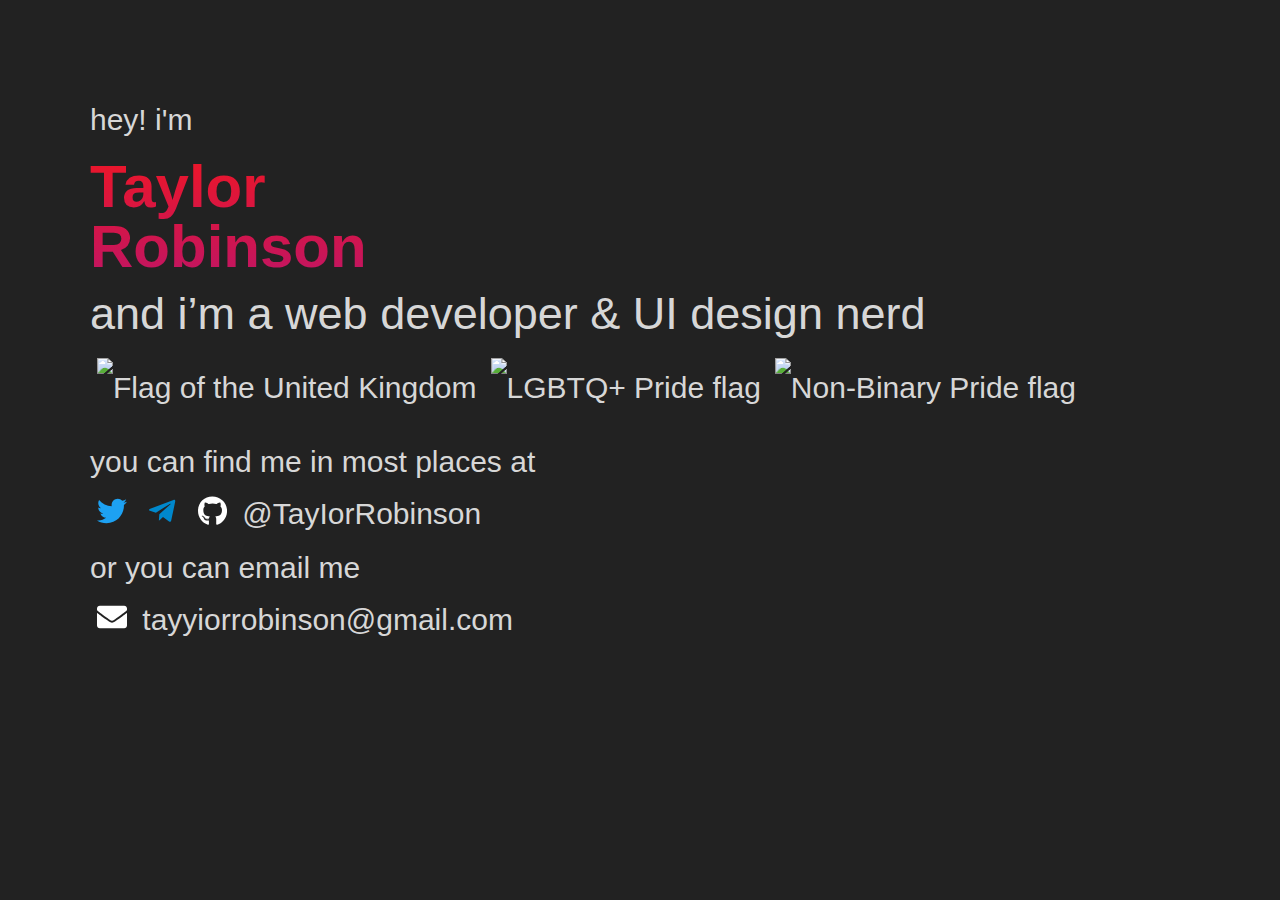
==== commit 0ec50de1: "Update index.html" ====
--- a/index.html
+++ b/index.html
@@ -1 +1,113 @@
-<!DOCTYPE html><title>Taylor Robinson</title><meta content="width=device-width,initial-scale=1,maximum-scale=1,user-scalable=no"name=viewport><meta content="text/html; charset=UTF-8"http-equiv=content-type><meta content=#ff0321 name=theme-color><meta content="is a web developer & UI design nerd"name=description><meta content="Taylor Robinson"property=og:title><meta content=site property=og:type><meta content=https://robins.one/ property=og:url><meta content="is a web developer & UI design nerd"property=og:description><meta content=en_GB property=og:locale><meta content="Taylor Robinson"property=og:site_name><script type=application/ld+json>{"name":"Taylor Robinson","description":"is a web developer & UI design nerd","@type":"WebSite","url":"http://robins.one","headline":"Taylor Robinson","@context":"http://schema.org"}</script><style>@import url(font/stylesheet.css);body{background:#222;color:#d7d7d7;font-size:30px;padding:75px;font-family:"Brandon Grotesque", sans-serif;line-height:2em}body *{margin:7px;font-weight:500}a,i{color:#fff;text-decoration:none;vertical-align:middle}.fa-twitter{color:#1DA1F2}.fa-telegram-plane{color:#0088CC}h1{font-weight:900;color:#C11562;background:-webkit-linear-gradient(#EC1628, #C11562);-webkit-background-clip:text;-webkit-text-fill-color:transparent}#emailHeader,#linkHeader{margin-bottom:-0.5em}#emailHeader{margin-top:-0.5em}.svg-inline--fa{margin:0}}</style><body lang=en_GB><p id=greeting>hey! i'm<h1 id=name>Taylor<br>Robinson</h1><h2 id=description>and i’m a web developer & UI design nerd</h2><p id=emojis><img height=40 src=img/uk.svg width=40 alt="Flag of the United Kingdom"><img height=40 src=img/gay.svg width=40 flag="LGBTQ+ Pride flag"><img height=40 src=img/gener.svg width=40 alt="Non-Binary Pride flag"><p id=linkHeader>you can find me in most places at<p class=links><a href=https://twitter.com/tayiorrobinson alt=Twitter><svg aria-hidden=true class="svg-inline--fa fa-w-16 fa-twitter"data-icon=twitter data-prefix=fab focusable=false height=30 role=img viewBox="0 0 512 512"xmlns=http://www.w3.org/2000/svg><path d="M459.37 151.716c.325 4.548.325 9.097.325 13.645 0 138.72-105.583 298.558-298.558 298.558-59.452 0-114.68-17.219-161.137-47.106 8.447.974 16.568 1.299 25.34 1.299 49.055 0 94.213-16.568 130.274-44.832-46.132-.975-84.792-31.188-98.112-72.772 6.498.974 12.995 1.624 19.818 1.624 9.421 0 18.843-1.3 27.614-3.573-48.081-9.747-84.143-51.98-84.143-102.985v-1.299c13.969 7.797 30.214 12.67 47.431 13.319-28.264-18.843-46.781-51.005-46.781-87.391 0-19.492 5.197-37.36 14.294-52.954 51.655 63.675 129.3 105.258 216.365 109.807-1.624-7.797-2.599-15.918-2.599-24.04 0-57.828 46.782-104.934 104.934-104.934 30.213 0 57.502 12.67 76.67 33.137 23.715-4.548 46.456-13.32 66.599-25.34-7.798 24.366-24.366 44.833-46.132 57.827 21.117-2.273 41.584-8.122 60.426-16.243-14.292 20.791-32.161 39.308-52.628 54.253z"fill=currentColor></path></svg></a><a href=https://t.me/tayiorrobinson alt=Telegram><svg aria-hidden=true class="svg-inline--fa fa-telegram-plane fa-w-14"data-icon=telegram-plane data-prefix=fab focusable=false height=30 role=img viewBox="0 0 448 512"xmlns=http://www.w3.org/2000/svg><path d="M446.7 98.6l-67.6 318.8c-5.1 22.5-18.4 28.1-37.3 17.5l-103-75.9-49.7 47.8c-5.5 5.5-10.1 10.1-20.7 10.1l7.4-104.9 190.9-172.5c8.3-7.4-1.8-11.5-12.9-4.1L117.8 284 16.2 252.2c-22.1-6.9-22.5-22.1 4.6-32.7L418.2 66.4c18.4-6.9 34.5 4.1 28.5 32.2z"fill=currentColor></path></svg></a><a href=https://github.com/tayiorrobinson alt=GitHub><svg aria-hidden=true class="svg-inline--fa fa-w-16 fa-github"data-icon=github data-prefix=fab focusable=false height=30 role=img viewBox="0 0 496 512"xmlns=http://www.w3.org/2000/svg><path d="M165.9 397.4c0 2-2.3 3.6-5.2 3.6-3.3.3-5.6-1.3-5.6-3.6 0-2 2.3-3.6 5.2-3.6 3-.3 5.6 1.3 5.6 3.6zm-31.1-4.5c-.7 2 1.3 4.3 4.3 4.9 2.6 1 5.6 0 6.2-2s-1.3-4.3-4.3-5.2c-2.6-.7-5.5.3-6.2 2.3zm44.2-1.7c-2.9.7-4.9 2.6-4.6 4.9.3 2 2.9 3.3 5.9 2.6 2.9-.7 4.9-2.6 4.6-4.6-.3-1.9-3-3.2-5.9-2.9zM244.8 8C106.1 8 0 113.3 0 252c0 110.9 69.8 205.8 169.5 239.2 12.8 2.3 17.3-5.6 17.3-12.1 0-6.2-.3-40.4-.3-61.4 0 0-70 15-84.7-29.8 0 0-11.4-29.1-27.8-36.6 0 0-22.9-15.7 1.6-15.4 0 0 24.9 2 38.6 25.8 21.9 38.6 58.6 27.5 72.9 20.9 2.3-16 8.8-27.1 16-33.7-55.9-6.2-112.3-14.3-112.3-110.5 0-27.5 7.6-41.3 23.6-58.9-2.6-6.5-11.1-33.3 2.6-67.9 20.9-6.5 69 27 69 27 20-5.6 41.5-8.5 62.8-8.5s42.8 2.9 62.8 8.5c0 0 48.1-33.6 69-27 13.7 34.7 5.2 61.4 2.6 67.9 16 17.7 25.8 31.5 25.8 58.9 0 96.5-58.9 104.2-114.8 110.5 9.2 7.9 17 22.9 17 46.4 0 33.7-.3 75.4-.3 83.6 0 6.5 4.6 14.4 17.3 12.1C428.2 457.8 496 362.9 496 252 496 113.3 383.5 8 244.8 8zM97.2 352.9c-1.3 1-1 3.3.7 5.2 1.6 1.6 3.9 2.3 5.2 1 1.3-1 1-3.3-.7-5.2-1.6-1.6-3.9-2.3-5.2-1zm-10.8-8.1c-.7 1.3.3 2.9 2.3 3.9 1.6 1 3.6.7 4.3-.7.7-1.3-.3-2.9-2.3-3.9-2-.6-3.6-.3-4.3.7zm32.4 35.6c-1.6 1.3-1 4.3 1.3 6.2 2.3 2.3 5.2 2.6 6.5 1 1.3-1.3.7-4.3-1.3-6.2-2.2-2.3-5.2-2.6-6.5-1zm-11.4-14.7c-1.6 1-1.6 3.6 0 5.9 1.6 2.3 4.3 3.3 5.6 2.3 1.6-1.3 1.6-3.9 0-6.2-1.4-2.3-4-3.3-5.6-2z"fill=currentColor></path></svg></a>@TayIorRobinson<p id=emailHeader>or you can email me<p class=links><a href=mailto:tayyiorrobinson@gmail.com><svg aria-hidden=true class="svg-inline--fa fa-w-16"data-icon=envelope data-prefix=fab focusable=false height=30 role=img viewBox="0 0 512 512"xmlns=http://www.w3.org/2000/svg><path d="M502.3 190.8c3.9-3.1 9.7-.2 9.7 4.7V400c0 26.5-21.5 48-48 48H48c-26.5 0-48-21.5-48-48V195.6c0-5 5.7-7.8 9.7-4.7 22.4 17.4 52.1 39.5 154.1 113.6 21.1 15.4 56.7 47.8 92.2 47.6 35.7.3 72-32.8 92.3-47.6 102-74.1 131.6-96.3 154-113.7zM256 320c23.2.4 56.6-29.2 73.4-41.4 132.7-96.3 142.8-104.7 173.4-128.7 5.8-4.5 9.2-11.5 9.2-18.9v-19c0-26.5-21.5-48-48-48H48C21.5 64 0 85.5 0 112v19c0 7.4 3.4 14.3 9.2 18.9 30.6 23.9 40.7 32.4 173.4 128.7 16.8 12.2 50.2 41.8 73.4 41.4z"fill=currentColor></path></svg> </a>tayyiorrobinson@gmail.com+<!DOCTYPE html>
+<html lang="en">
+
+<head>
+    <title>Taylor Robinson</title>
+    <meta name="viewport" content="width=device-width, initial-scale=1, maximum-scale=1, user-scalable=no" />
+    <meta http-equiv="content-type" content="text/html; charset=UTF-8">
+    <meta name="theme-color" content="#ff0321"/>
+    <meta name="description" content="is a web developer & UI design nerd">
+    <meta property="og:title" content="Taylor Robinson" />
+    <meta property="og:type" content="site" />
+    <meta property="og:url" content="https://robins.one/" />
+    <meta property="og:description" content="is a web developer & UI design nerd" />
+    <meta property="og:locale" content="en_GB" />
+    <meta property="og:site_name" content="Taylor Robinson" />
+    <script type="application/ld+json">
+        {"name":"Taylor Robinson","description":"is a web developer & UI design nerd","@type":"WebSite","url":"http://robins.one","headline":"Taylor Robinson","@context":"http://schema.org"}
+    </script>
+    <style>
+        @import url(font/stylesheet.css);
+
+body {
+    background:#222;
+    color: #d7d7d7;
+    font-size: 30px;
+    padding:75px;
+    font-family: "Brandon Grotesque", sans-serif;
+    line-height:2em;
+}
+body * {
+    margin: 7px;
+    font-weight: 500;
+}
+a,i {
+    color: #fff;
+    text-decoration: none;
+    vertical-align: middle;
+}
+
+
+.fa-twitter { color: #1DA1F2}
+.fa-telegram-plane { color: #0088CC}
+
+h1 {
+    font-weight: 900;
+    color: #C11562;
+    background: -webkit-linear-gradient(#EC1628, #C11562);
+    -webkit-background-clip: text;
+    -webkit-text-fill-color: transparent;
+}
+#emailHeader, #linkHeader {
+    margin-bottom: -0.5em;
+}
+#emailHeader {
+    margin-top: -0.5em;
+}
+.svg-inline--fa {
+    margin: 0;
+}
+    </style>
+</head>
+
+<body lang="en_GB">
+    <p id='greeting'>
+        hey! i'm
+    </p>
+    <h1 id='name'>Taylor<br>Robinson</h1>
+    <h2 id='description'>
+        and i’m a web developer & UI design nerd
+    </h2>
+    <p id='emojis'><img alt="Flag of the United Kingdom" src='img/uk.svg' height='40'  width='40'><img alt="LGBTQ+ Pride flag" src='img/gay.svg' height='40' width='40'><img alt="Non-Binary Pride flag" src='img/gener.svg'
+            height='40'  width='40'> </p>
+    <p id='linkHeader'>you can find me in most places at</p>
+    <p class="links"><a aria-label="Twitter" href='https://twitter.com/tayiorrobinson'><svg height=30 aria-hidden="true" focusable="false"
+                data-prefix="fab" data-icon="twitter" class="svg-inline--fa fa-twitter fa-w-16" role="img"
+                xmlns="http://www.w3.org/2000/svg" viewBox="0 0 512 512">
+                <path fill="currentColor"
+                    d="M459.37 151.716c.325 4.548.325 9.097.325 13.645 0 138.72-105.583 298.558-298.558 298.558-59.452 0-114.68-17.219-161.137-47.106 8.447.974 16.568 1.299 25.34 1.299 49.055 0 94.213-16.568 130.274-44.832-46.132-.975-84.792-31.188-98.112-72.772 6.498.974 12.995 1.624 19.818 1.624 9.421 0 18.843-1.3 27.614-3.573-48.081-9.747-84.143-51.98-84.143-102.985v-1.299c13.969 7.797 30.214 12.67 47.431 13.319-28.264-18.843-46.781-51.005-46.781-87.391 0-19.492 5.197-37.36 14.294-52.954 51.655 63.675 129.3 105.258 216.365 109.807-1.624-7.797-2.599-15.918-2.599-24.04 0-57.828 46.782-104.934 104.934-104.934 30.213 0 57.502 12.67 76.67 33.137 23.715-4.548 46.456-13.32 66.599-25.34-7.798 24.366-24.366 44.833-46.132 57.827 21.117-2.273 41.584-8.122 60.426-16.243-14.292 20.791-32.161 39.308-52.628 54.253z">
+                </path>
+            </svg></a>
+        <a aria-label="Telegram" href='https://t.me/tayiorrobinson'><svg height=30 aria-hidden="true" focusable="false" data-prefix="fab"
+                data-icon="telegram-plane" class="svg-inline--fa fa-telegram-plane fa-w-14" role="img"
+                xmlns="http://www.w3.org/2000/svg" viewBox="0 0 448 512">
+                <path fill="currentColor"
+                    d="M446.7 98.6l-67.6 318.8c-5.1 22.5-18.4 28.1-37.3 17.5l-103-75.9-49.7 47.8c-5.5 5.5-10.1 10.1-20.7 10.1l7.4-104.9 190.9-172.5c8.3-7.4-1.8-11.5-12.9-4.1L117.8 284 16.2 252.2c-22.1-6.9-22.5-22.1 4.6-32.7L418.2 66.4c18.4-6.9 34.5 4.1 28.5 32.2z">
+                </path>
+            </svg></a>
+        <a aria-label="GitHub" href='https://github.com/tayiorrobinson'>
+            <svg height=30 aria-hidden="true" focusable="false"
+                data-prefix="fab" data-icon="github" class="svg-inline--fa fa-github fa-w-16" role="img"
+                xmlns="http://www.w3.org/2000/svg" viewBox="0 0 496 512">
+                <path fill="currentColor"
+                    d="M165.9 397.4c0 2-2.3 3.6-5.2 3.6-3.3.3-5.6-1.3-5.6-3.6 0-2 2.3-3.6 5.2-3.6 3-.3 5.6 1.3 5.6 3.6zm-31.1-4.5c-.7 2 1.3 4.3 4.3 4.9 2.6 1 5.6 0 6.2-2s-1.3-4.3-4.3-5.2c-2.6-.7-5.5.3-6.2 2.3zm44.2-1.7c-2.9.7-4.9 2.6-4.6 4.9.3 2 2.9 3.3 5.9 2.6 2.9-.7 4.9-2.6 4.6-4.6-.3-1.9-3-3.2-5.9-2.9zM244.8 8C106.1 8 0 113.3 0 252c0 110.9 69.8 205.8 169.5 239.2 12.8 2.3 17.3-5.6 17.3-12.1 0-6.2-.3-40.4-.3-61.4 0 0-70 15-84.7-29.8 0 0-11.4-29.1-27.8-36.6 0 0-22.9-15.7 1.6-15.4 0 0 24.9 2 38.6 25.8 21.9 38.6 58.6 27.5 72.9 20.9 2.3-16 8.8-27.1 16-33.7-55.9-6.2-112.3-14.3-112.3-110.5 0-27.5 7.6-41.3 23.6-58.9-2.6-6.5-11.1-33.3 2.6-67.9 20.9-6.5 69 27 69 27 20-5.6 41.5-8.5 62.8-8.5s42.8 2.9 62.8 8.5c0 0 48.1-33.6 69-27 13.7 34.7 5.2 61.4 2.6 67.9 16 17.7 25.8 31.5 25.8 58.9 0 96.5-58.9 104.2-114.8 110.5 9.2 7.9 17 22.9 17 46.4 0 33.7-.3 75.4-.3 83.6 0 6.5 4.6 14.4 17.3 12.1C428.2 457.8 496 362.9 496 252 496 113.3 383.5 8 244.8 8zM97.2 352.9c-1.3 1-1 3.3.7 5.2 1.6 1.6 3.9 2.3 5.2 1 1.3-1 1-3.3-.7-5.2-1.6-1.6-3.9-2.3-5.2-1zm-10.8-8.1c-.7 1.3.3 2.9 2.3 3.9 1.6 1 3.6.7 4.3-.7.7-1.3-.3-2.9-2.3-3.9-2-.6-3.6-.3-4.3.7zm32.4 35.6c-1.6 1.3-1 4.3 1.3 6.2 2.3 2.3 5.2 2.6 6.5 1 1.3-1.3.7-4.3-1.3-6.2-2.2-2.3-5.2-2.6-6.5-1zm-11.4-14.7c-1.6 1-1.6 3.6 0 5.9 1.6 2.3 4.3 3.3 5.6 2.3 1.6-1.3 1.6-3.9 0-6.2-1.4-2.3-4-3.3-5.6-2z">
+                </path>
+            </svg></a> @TayIorRobinson
+    </p>
+    <p id='emailHeader'>or you can email me</p>
+    <p class="links">
+        <a href='mailto:tayyiorrobinson@gmail.com'>
+            <svg height=30 aria-hidden="true" focusable="false"
+                data-prefix="fab" data-icon="envelope" class="svg-inline--fa fa-w-16" role="img"
+                xmlns="http://www.w3.org/2000/svg" viewBox="0 0 512 512">
+                <path fill="currentColor"
+                    d="M502.3 190.8c3.9-3.1 9.7-.2 9.7 4.7V400c0 26.5-21.5 48-48 48H48c-26.5 0-48-21.5-48-48V195.6c0-5 5.7-7.8 9.7-4.7 22.4 17.4 52.1 39.5 154.1 113.6 21.1 15.4 56.7 47.8 92.2 47.6 35.7.3 72-32.8 92.3-47.6 102-74.1 131.6-96.3 154-113.7zM256 320c23.2.4 56.6-29.2 73.4-41.4 132.7-96.3 142.8-104.7 173.4-128.7 5.8-4.5 9.2-11.5 9.2-18.9v-19c0-26.5-21.5-48-48-48H48C21.5 64 0 85.5 0 112v19c0 7.4 3.4 14.3 9.2 18.9 30.6 23.9 40.7 32.4 173.4 128.7 16.8 12.2 50.2 41.8 73.4 41.4z">
+                </path>
+            </svg>
+        </a>
+        tayyiorrobinson@gmail.com
+    </p>
+
+</body>
+
+</html>
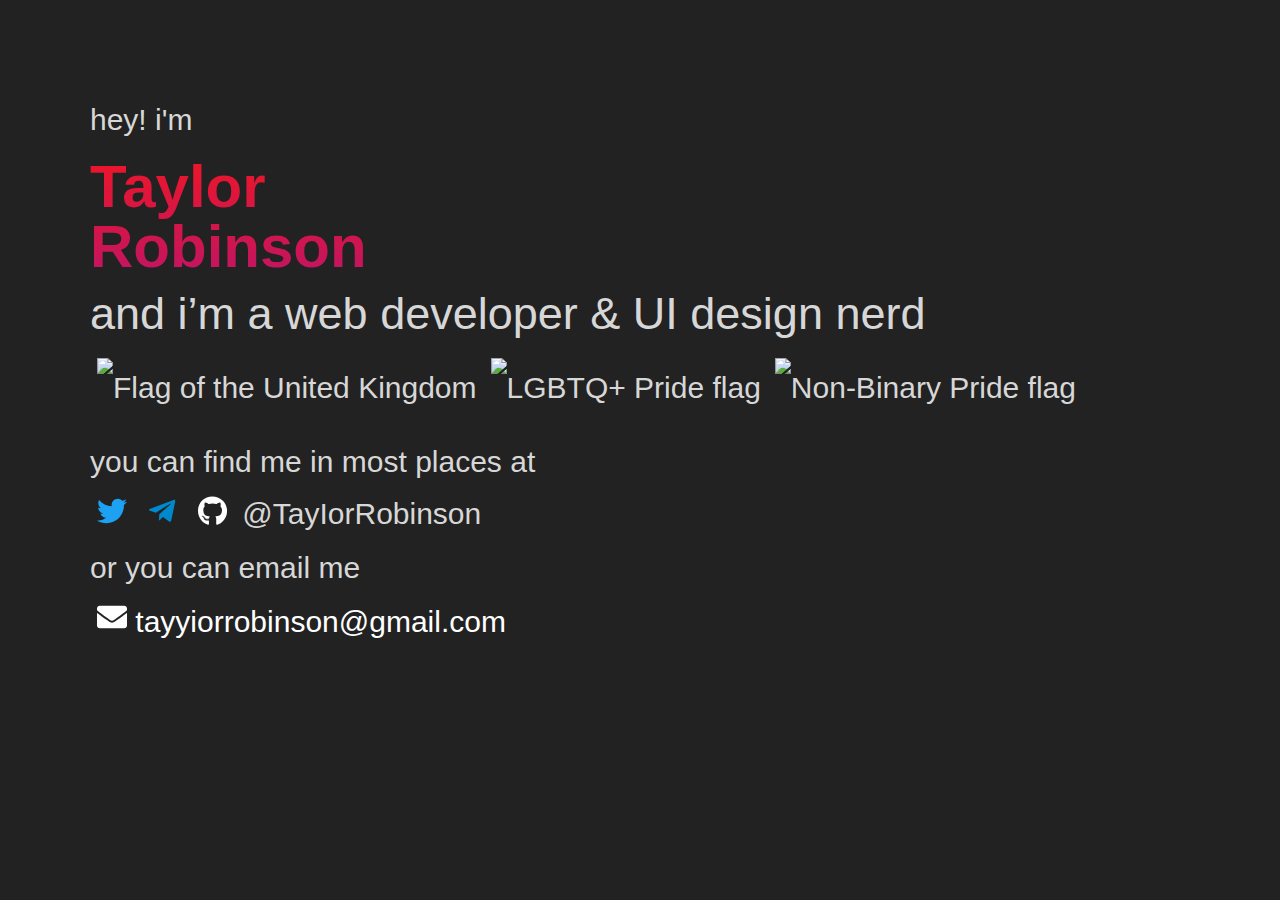
==== commit 4c1f4eb1: "Update index.html" ====
--- a/index.html
+++ b/index.html
@@ -96,7 +96,7 @@
     </p>
     <p id='emailHeader'>or you can email me</p>
     <p class="links">
-        <a href='mailto:tayyiorrobinson@gmail.com'>
+        <a  href='mailto:tayyiorrobinson@gmail.com'>
             <svg height=30 aria-hidden="true" focusable="false"
                 data-prefix="fab" data-icon="envelope" class="svg-inline--fa fa-w-16" role="img"
                 xmlns="http://www.w3.org/2000/svg" viewBox="0 0 512 512">
@@ -104,8 +104,9 @@
                     d="M502.3 190.8c3.9-3.1 9.7-.2 9.7 4.7V400c0 26.5-21.5 48-48 48H48c-26.5 0-48-21.5-48-48V195.6c0-5 5.7-7.8 9.7-4.7 22.4 17.4 52.1 39.5 154.1 113.6 21.1 15.4 56.7 47.8 92.2 47.6 35.7.3 72-32.8 92.3-47.6 102-74.1 131.6-96.3 154-113.7zM256 320c23.2.4 56.6-29.2 73.4-41.4 132.7-96.3 142.8-104.7 173.4-128.7 5.8-4.5 9.2-11.5 9.2-18.9v-19c0-26.5-21.5-48-48-48H48C21.5 64 0 85.5 0 112v19c0 7.4 3.4 14.3 9.2 18.9 30.6 23.9 40.7 32.4 173.4 128.7 16.8 12.2 50.2 41.8 73.4 41.4z">
                 </path>
             </svg>
-        </a>
+        
         tayyiorrobinson@gmail.com
+            </a>
     </p>
 
 </body>
